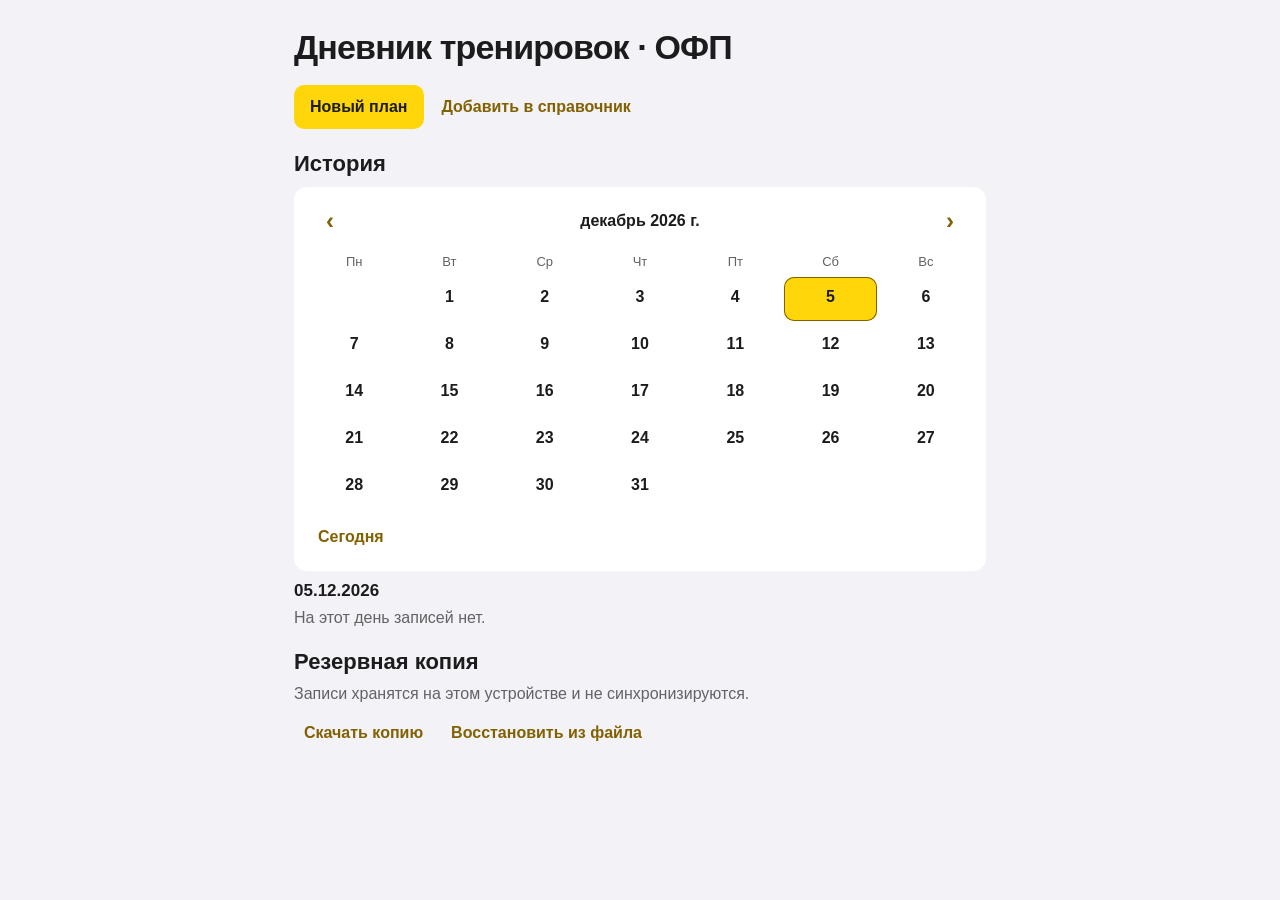
==== index.html @ 397980a8 "Add files via upload" ====
<!doctype html>
<html lang="ru">
<head>
<meta charset="utf-8">
<meta name="viewport" content="width=device-width, initial-scale=1">
<meta name="theme-color" content="#f2f2f7" media="(prefers-color-scheme: light)">
<meta name="theme-color" content="#000000" media="(prefers-color-scheme: dark)">
<meta name="apple-mobile-web-app-capable" content="yes">
<link rel="manifest" href="./manifest.webmanifest">
<title>Дневник тренировок · ОФП</title>
<style>
  :root {
    color-scheme: light dark;
    --bg:#f2f2f7; --card:#fff; --ink:#1c1c1e; --muted:#636366;
    --line:#d1d1d6; --field:#f2f2f7; --accent:#826100;
    --yellow:#ffd60a; --danger:#b42318;
  }
  @media (prefers-color-scheme:dark) {
    :root {
      --bg:#000; --card:#1c1c1e; --ink:#f5f5f7; --muted:#aeaeb2;
      --line:#3a3a3c; --field:#2c2c2e; --accent:#ffd60a; --danger:#ff6961;
    }
  }
  * { box-sizing:border-box; }
  body { margin:0; background:var(--bg); color:var(--ink); font:16px -apple-system,BlinkMacSystemFont,"Segoe UI",sans-serif; }
  main { max-width:720px; margin:auto; padding:20px 14px calc(32px + env(safe-area-inset-bottom)); }
  h1 { margin:8px 0 18px; font-size:34px; letter-spacing:-.025em; }
  h2 { font-size:22px; margin:22px 0 10px; }
  h3 { font-size:17px; margin:0 0 8px; }
  h1,h2,h3,p { overflow-wrap:anywhere; }
  p { margin:8px 0; }
  button,input,select { font:inherit; min-height:44px; border:0; border-radius:10px; }
  button { padding:8px 10px; color:var(--accent); background:transparent; font-weight:600; cursor:pointer; }
  button.primary { background:var(--yellow); color:#1c1c1e; padding-inline:16px; }
  button.danger { color:var(--danger); }
  button:disabled { opacity:.45; cursor:default; }
  input,select { width:100%; min-width:0; padding:8px 10px; background:var(--field); color:var(--ink); }
  input::placeholder { color:var(--muted); }
  :focus-visible { outline:2px solid var(--accent); outline-offset:2px; }
  label { display:block; margin:10px 0; }
  label > input,label > select { display:block; margin-top:4px; }
  .card { margin:10px 0; padding:12px 14px; border-radius:13px; background:var(--card); }
  .row { display:flex; flex-wrap:wrap; align-items:center; gap:4px 8px; }
  .muted { color:var(--muted); }
  .set { border-top:1px solid var(--line); padding-top:10px; margin-top:10px; }
  .clock { font-size:30px; font-weight:700; font-variant-numeric:tabular-nums; }
  .scroll { margin:12px 0 16px; overflow-x:auto; border-radius:13px; background:var(--card); }
  table { width:100%; border-spacing:0; font-variant-numeric:tabular-nums; }
  th,td { padding:7px 8px; text-align:center; vertical-align:middle; border-bottom:1px solid var(--line); }
  th { font-size:14px; }
  td,thead th { min-width:82px; }
  .circuit th:first-child {
    position:sticky; left:0; z-index:1; width:36%; min-width:124px;
    max-width:185px; background:var(--card); border-right:1px solid var(--line);
    text-align:left; overflow-wrap:anywhere;
  }
  th small { display:block; margin-top:4px; font-weight:400; }
  table input,table button { min-width:56px; padding:4px; text-align:center; }
  table button { width:100%; background:var(--field); }
  .rest th,.rest td { border-bottom:0; font-weight:600; }
  dialog { width:min(90vw,360px); padding:18px; border:1px solid var(--line); border-radius:16px; background:var(--card); color:var(--ink); }
  dialog::backdrop { background:rgb(0 0 0 / 45%); }
  .calendar-head { display:grid; grid-template-columns:44px 1fr 44px; align-items:center; text-align:center; }
  .calendar-head button { font-size:24px; }
  .calendar-grid { display:grid; grid-template-columns:repeat(7,minmax(0,1fr)); gap:3px; text-align:center; margin:6px 0; }
  .calendar-grid > span { padding:5px 0; color:var(--muted); font-size:13px; }
  .calendar-day { position:relative; padding:4px 0 9px; color:var(--ink); font-variant-numeric:tabular-nums; }
  .calendar-day[aria-current="date"] { box-shadow:inset 0 0 0 1px var(--accent); }
  .calendar-day[aria-pressed="true"] { background:var(--yellow); color:#1c1c1e; }
  .calendar-dot { position:absolute; left:50%; bottom:5px; width:5px; height:5px; border-radius:50%; background:currentColor; transform:translateX(-50%); }
</style>
</head>
<body>
<main>
  <h1>Дневник тренировок · ОФП</h1>
  <div id="app"></div>
  <input id="backup" type="file" accept=".json,application/json" hidden>
  <dialog id="timer" aria-labelledby="timer-title"></dialog>
</main>
<script>
'use strict';

const KEY = 'training-diary-v1';
const app = document.querySelector('#app');
const backup = document.querySelector('#backup');
const dialog = document.querySelector('#timer');
const types = { reps:'На повторения', time:'На время', grip:'На время с весом' };
const statuses = { plan:'План', active:'В процессе', done:'Завершена' };
const names = [
  'Подтягивания', 'Подтягивания на кольцах',
  'Тяга гантели одной рукой в наклоне',
  'Сгибание кисти с гантелью ладонью вверх и вниз',
  'Подъём корпуса лёжа на полу', 'Ножницы', 'Планка', 'Книжка',
  'Повороты с мячом 5 кг и толчки', 'Подъём ног к перекладине',
  'TRX — ноги к себе', 'Приседания', 'Болгарские выпады',
  'Приседания с широкой постановкой ног', 'Боковые выпады с весом',
  'Зашагивания', 'Ягодичный мостик на одной ноге', 'Подъём на носки стоя',
  'Монетки', 'Стульчик', 'Гиперэкстензия', 'Отжимания',
  'Отжимания — руки вдоль тела', 'Отжимания на брусьях',
  'Разведения прямых рук в стороны с гантелями',
  'Разгибания рук из-за головы с весом', 'Удержание веса щипком'
];

const own = (obj, key) => Object.prototype.hasOwnProperty.call(obj, key);
const text = (v, max) => typeof v === 'string' && v.length <= max;
const short = v => text(v, 16);
const dateOK = v => typeof v === 'string' && /^\d{4}-\d{2}-\d{2}$/.test(v);
const exerciseOK = e => e && text(e.name, 120) && e.name.trim() && own(types, e.type);
const freshSet = () => ({ result:'', started:null, restPlan:'', restActual:'' });
const freshRest = (restPlan = '') => ({ restPlan, restActual:null });

function initialData() {
  return {
    version:1,
    catalog:names.map(name => ({
      name, type:name === 'Удержание веса щипком' ? 'grip'
        : ['Планка','Стульчик'].includes(name) ? 'time' : 'reps'
    })),
    workouts:[]
  };
}

function validData(d) {
  if (!d || d.version !== 1 || !Array.isArray(d.catalog) ||
      !d.catalog.every(exerciseOK) || !Array.isArray(d.workouts)) return false;
  const ids = new Set();
  for (const w of d.workouts) {
    if (!w || typeof w.id !== 'string' || !/^[a-z0-9-]{1,80}$/.test(w.id) ||
        ids.has(w.id) || !dateOK(w.date) || !text(w.note,1000) ||
        !own(statuses,w.status) || !Array.isArray(w.items)) return false;
    ids.add(w.id);
    if (w.circuit !== undefined && (!Array.isArray(w.circuit) ||
        w.circuit.length < 1 || w.circuit.length > 50 ||
        !w.circuit.every(r => r && short(r.restPlan) &&
          (r.restActual === null || short(r.restActual))))) return false;
    for (const e of w.items) {
      if (!exerciseOK(e) || !short(e.weight) || !short(e.target) ||
          (e.after !== undefined && (e.after !== true || !w.circuit)) ||
          !Array.isArray(e.sets) || e.sets.length < 1 || e.sets.length > 50 ||
          (w.circuit && !e.after && e.sets.length !== w.circuit.length) ||
          !e.sets.every(s => s && short(s.result) && short(s.restPlan) &&
            short(s.restActual) && (s.started === null ||
              (Number.isSafeInteger(s.started) && s.started > 0)))) return false;
    }
  }
  return true;
}

const pad = n => String(n).padStart(2,'0');
function today() {
  const d = new Date();
  return `${d.getFullYear()}-${pad(d.getMonth()+1)}-${pad(d.getDate())}`;
}
const prettyDate = d => d.split('-').reverse().join('.');
const esc = v => String(v).replace(/[&<>"']/g,c =>
  ({'&':'&amp;','<':'&lt;','>':'&gt;','"':'&quot;',"'":'&#39;'})[c]);

let data, loadFailed = false, warned = false;
let selected = null, showCatalog = false, timerCell = null;
let historyDay = today(), historyMonth = historyDay.slice(0,7);
try {
  const raw = localStorage.getItem(KEY);
  data = raw === null ? initialData() : JSON.parse(raw);
  if (!validData(data)) throw new Error('Неверный формат');
} catch {
  loadFailed = true;
}

const current = () => data?.workouts.find(w => w.id === selected);
const groups = (w, after) => w.items.map((e,i) => ({e,i})).filter(x => Boolean(x.e.after) === after);
const restValue = r => r.restActual ?? r.restPlan;
const unit = (w,e) => w.circuit && !e.after ? 'круг' : 'подход';

function save() {
  try {
    localStorage.setItem(KEY,JSON.stringify(data));
    warned = false;
    return true;
  } catch {
    if (!warned) {
      warned = true;
      alert('Не удалось сохранить данные на устройстве. Не закрывай дневник: сначала скачай резервную копию с экрана истории.');
    }
    return false;
  }
}

function duration(v) {
  v = v.trim();
  if (/^\d{1,6}$/.test(v)) return Number(v);
  if (/^\d{1,6}:[0-5]\d$/.test(v)) {
    const [m,s] = v.split(':').map(Number);
    return m*60+s;
  }
  return NaN;
}
const fmt = s => `${Math.floor(s/60)}:${pad(s%60)}`;
const elapsed = started => Math.max(0,Math.floor((Date.now()-started)/1000));
const shown = v => Number.isFinite(duration(v)) ? fmt(duration(v)) : v.trim() || '—';
const btn = (label,action,attrs='') =>
  `<button type="button" data-action="${action}" ${attrs}>${label}</button>`;

function field(label,value,path,mode='text',placeholder='',max=16,type='text') {
  return `<label>${label}<input type="${type}" data-field="${path}"
    value="${esc(value)}" inputmode="${mode}" maxlength="${max}"
    placeholder="${esc(placeholder)}"></label>`;
}

function newWorkout(source,inPlace=false) {
  const count = source?.circuit?.length ??
    (source?.items.length ? Math.max(1,...source.items.map(e => e.sets.length)) : 3);
  const w = {
    id:inPlace ? source.id : (globalThis.crypto?.randomUUID?.() ??
      `${Date.now().toString(36)}-${Math.random().toString(36).slice(2)}`),
    date:inPlace ? source.date : today(),
    note:inPlace ? source.note : '',
    status:'plan',
    circuit:Array.from({length:count},(_,j) => freshRest(source?.circuit?.[j]?.restPlan)),
    items:(source?.items ?? []).map(e => ({
      name:e.name, type:e.type, weight:e.weight, target:e.target,
      ...(e.after ? {after:true} : {}),
      sets:Array.from({length:e.after ? e.sets.length : count},freshSet)
    }))
  };
  if (inPlace) data.workouts[data.workouts.indexOf(source)] = w;
  else data.workouts.unshift(w);
  selected = w.id;
  showCatalog = false;
  if (!inPlace) selectHistoryDate(w.date);
  save();
  render(false);
}

function selectHistoryDate(date) {
  historyDay = date;
  historyMonth = date.slice(0,7);
}

const monthLabel = new Intl.DateTimeFormat('ru-RU',{month:'long',year:'numeric'});
const dayLabel = new Intl.DateTimeFormat('ru-RU',{day:'numeric',month:'long',year:'numeric'});

function moveMonth(delta) {
  const [y,m] = historyMonth.split('-').map(Number);
  const d = new Date(y,m-1+delta,1);
  historyMonth = `${d.getFullYear()}-${pad(d.getMonth()+1)}`;
  const now = today();
  historyDay = now.startsWith(`${historyMonth}-`) ? now : `${historyMonth}-01`;
}

function historyCard(w) {
  const info = w.circuit ? [
    groups(w,false).length ? `Кругов: ${w.circuit.length}` : '',
    groups(w,true).length ? 'Есть упражнения после кругов' : ''
  ].filter(Boolean).join(' · ') : 'Тренировка по подходам';
  return `<article class="card">
    <strong>${statuses[w.status]}</strong>
    ${info ? `<p class="muted">${info}</p>` : ''}
    <p>${w.items.length ? esc(w.items.map(e => e.name).join(', ')) : 'Нет упражнений'}</p>
    <div class="row">
      ${btn('Открыть','open',`data-id="${w.id}"`)}
      ${btn('Повторить план','copy',`data-id="${w.id}"`)}
    </div>
  </article>`;
}

function history() {
  const [y,m] = historyMonth.split('-').map(Number);
  const first = new Date(y,m-1,1);
  const offset = (first.getDay()+6)%7;
  const days = new Date(y,m,0).getDate();
  const now = today(), byDay = new Map();
  for (const w of data.workouts) {
    if (!w.date.startsWith(`${historyMonth}-`)) continue;
    if (!byDay.has(w.date)) byDay.set(w.date,[]);
    byDay.get(w.date).push(w);
  }
  const cells = Array.from({length:days},(_,i) => {
    const d = i+1, key = `${historyMonth}-${pad(d)}`;
    const count = byDay.get(key)?.length ?? 0;
    const label = `${dayLabel.format(new Date(y,m-1,d))}, записей: ${count}`;
    return btn(`${d}${count ? '<span class="calendar-dot" aria-hidden="true"></span>' : ''}`,
      'history-day',`class="calendar-day" data-date="${key}" aria-label="${esc(label)}"
      aria-pressed="${key === historyDay}" ${key === now ? 'aria-current="date"' : ''}`);
  }).join('');
  const entries = byDay.get(historyDay) ?? [];
  return `<div class="row">
    ${btn('Новый план','new','class="primary"')}
    ${btn(showCatalog ? 'Скрыть форму' : 'Добавить в справочник','catalog')}
  </div>
  ${showCatalog ? catalogForm() : ''}
  <h2>История</h2>
  <section class="card" aria-label="Календарь тренировок">
    <div class="calendar-head">
      ${btn('‹','history-prev','aria-label="Предыдущий месяц"')}
      <strong>${esc(monthLabel.format(first))}</strong>
      ${btn('›','history-next','aria-label="Следующий месяц"')}
    </div>
    <div class="calendar-grid">
      ${['Пн','Вт','Ср','Чт','Пт','Сб','Вс'].map(d => `<span>${d}</span>`).join('')}
      ${'<span aria-hidden="true"></span>'.repeat(offset)}${cells}
    </div>
    ${btn('Сегодня','history-today')}
  </section>
  <section aria-label="Записи за выбранный день">
    <h3>${prettyDate(historyDay)}</h3>
    ${entries.length ? entries.map(historyCard).join('') : '<p class="muted">На этот день записей нет.</p>'}
  </section>
  <h2>Резервная копия</h2>
  <p class="muted">Записи хранятся на этом устройстве и не синхронизируются.</p>
  <div class="row">${btn('Скачать копию','export')}${btn('Восстановить из файла','import')}</div>`;
}

function catalogForm() {
  return `<form id="catalog-form" class="card">
    <h3>Новое упражнение</h3>
    <label>Название<input name="name" required maxlength="120"></label>
    <label>Тип<select name="type">
      <option value="reps">На повторения · вес необязателен</option>
      <option value="time">На время · без веса</option>
      <option value="grip">На время · вес обязателен</option>
    </select></label>
    <button class="primary">Сохранить</button>${btn('Отмена','catalog')}
  </form>`;
}

function pickForm() {
  const disabled = data.catalog.length ? '' : 'disabled';
  return `<form id="pick-form" class="card">
    <label>Упражнение из справочника<select name="exercise">
      ${data.catalog.map((e,i) => `<option value="${i}">${esc(e.name)} · ${types[e.type]}</option>`).join('')}
    </select></label>
    <div class="row">
      <button type="submit" value="circle" class="primary" ${disabled}>+ В круг</button>
      <button type="submit" value="after" ${disabled}>+ После кругов</button>
      ${btn('Новое упражнение','catalog')}
    </div>
  </form>${showCatalog ? catalogForm() : ''}`;
}

function planItem(e,i,position,count) {
  return `<article class="card" data-item="${i}">
    <h3>${position+1}. ${esc(e.name)}</h3>
    ${e.type === 'time' ? '' : field(
      e.type === 'grip' ? 'Вес, кг (обязательно)' : 'Вес, кг (необязательно)',
      e.weight,`${i}.weight`,'decimal','0,0')}
    ${e.type === 'reps' ? '' : field(
      e.after ? 'Целевое время на подход' : 'Целевое время на круг',
      e.target,`${i}.target`,'text','45 или 1:30')}
    ${e.after ? `<div class="row">
      <strong>Подходы: ${e.sets.length}</strong>
      ${btn('−','after-less',`aria-label="Убрать подход" ${e.sets.length <= 1 ? 'disabled' : ''}`)}
      ${btn('+','after-more',`aria-label="Добавить подход" ${e.sets.length >= 50 ? 'disabled' : ''}`)}
    </div>` : ''}
    <div class="row">
      ${btn('↑ Выше','up',position === 0 ? 'disabled' : '')}
      ${btn('↓ Ниже','down',position === count-1 ? 'disabled' : '')}
      ${btn(e.after ? 'Перенести в круг' : 'Перенести после кругов','move')}
      ${btn('Убрать','remove')}
    </div>
  </article>`;
}

function planSection(w,after) {
  const items = groups(w,after);
  if (!items.length) return '';
  return `<h3>${after ? 'После кругов' : 'В круге'}</h3>
    ${items.map(({e,i},p) => planItem(e,i,p,items.length)).join('')}`;
}

function details(e) {
  return [e.weight.trim() ? `${e.weight} кг` : '',
    e.type !== 'reps' ? `Цель: ${shown(e.target)}` : ''].filter(Boolean).join(' · ');
}

function resultCell(w,e,s,i,j) {
  const value = e.type === 'reps' ? s.result.trim() || '—' : shown(s.result);
  if (w.status === 'done') return esc(value);
  const label = esc(`${e.name}, ${unit(w,e)} ${j+1}`);
  if (e.type === 'reps') return `<input type="text" inputmode="numeric" maxlength="16"
    placeholder="—" aria-label="${label}, повторы"
    data-field="${i}.${j}.result" value="${esc(s.result)}">`;
  const face = s.started === null ? esc(value)
    : `<span data-clock="${s.started}">${fmt(elapsed(s.started))}</span>`;
  return btn(face,'timer-open',`data-i="${i}" data-j="${j}" aria-label="${label}, секундомер"`);
}

function restCell(w,r,j) {
  const v = w.status === 'plan' ? r.restPlan : restValue(r);
  if (w.status === 'done') return esc(shown(v));
  const display = Number.isFinite(duration(v)) ? fmt(duration(v)) : v;
  return `<input type="text" maxlength="16" placeholder="—"
    aria-label="Отдых после круга ${j+1}" data-rest="${j}" value="${esc(display)}">`;
}

function circuitTable(w) {
  return `<div class="scroll" data-scroll="circuit" tabindex="0" aria-label="Таблица кругов">
    <table class="circuit">
      <thead><tr><th scope="col">${w.status === 'plan' ? 'План' : 'Упражнение'}</th>
        ${w.circuit.map((_,j) => `<th scope="col">Круг ${j+1}</th>`).join('')}
      </tr></thead>
      <tbody>
        ${w.status === 'plan' ? '' : groups(w,false).map(({e,i},p) => `<tr>
          <th scope="row">${p+1}. ${esc(e.name)}
            ${details(e) ? `<small class="muted">${esc(details(e))}</small>` : ''}</th>
          ${e.sets.map((s,j) => `<td>${resultCell(w,e,s,i,j)}</td>`).join('')}
        </tr>`).join('')}
        <tr class="rest"><th scope="row">Отдых</th>
          ${w.circuit.map((r,j) => `<td>${restCell(w,r,j)}</td>`).join('')}
        </tr>
      </tbody>
    </table>
  </div>`;
}

function afterSection(w) {
  const items = groups(w,true);
  if (!items.length) return '';
  return `<h3>После кругов</h3>
    ${items.map(({e,i}) => `<article class="card">
      <h3>${esc(e.name)}</h3>
      ${details(e) ? `<p class="muted">${esc(details(e))}</p>` : ''}
      <div class="scroll" data-scroll="after-${i}" tabindex="0" aria-label="${esc(e.name)}: подходы">
        <table>
          <thead><tr>${e.sets.map((_,j) => `<th scope="col">Подход ${j+1}</th>`).join('')}</tr></thead>
          <tbody><tr>${e.sets.map((s,j) => `<td>${resultCell(w,e,s,i,j)}</td>`).join('')}</tr></tbody>
        </table>
      </div>
    </article>`).join('')}`;
}

function legacyBody(w) {
  if (w.status === 'plan') return `
    <p class="muted">Этот план создан в старом формате. При преобразовании отдых между подходами не перенесётся.</p>
    ${w.items.map(e => `<article class="card">
      <h3>${esc(e.name)}</h3>
      <p>${e.sets.length} подх.${details(e) ? ` · ${esc(details(e))}` : ''}</p>
      ${e.sets.some(s => s.restPlan.trim()) ? `<p class="muted">Отдых: ${e.sets.map(s => esc(shown(s.restPlan))).join(' · ')}</p>` : ''}
    </article>`).join('')}
    ${btn('Преобразовать в круговой план','convert','class="primary"')}`;
  return `<p class="muted">Старый формат: по подходам.</p>
    ${w.items.map((e,i) => `<article class="card">
      <h3>${i+1}. ${esc(e.name)}</h3>
      ${details(e) ? `<p class="muted">${esc(details(e))}</p>` : ''}
      ${e.sets.map((s,j) => `<div class="set">
        <strong>Подход ${j+1}</strong>
        ${w.status === 'active' ? (e.type === 'reps'
          ? field('Повторы',s.result,`${i}.${j}.result`,'numeric')
          : resultCell(w,e,s,i,j))
          : `<p>${e.type === 'reps' ? 'Повторы' : 'Время'}: ${resultCell(w,e,s,i,j)}</p>`}
        <p class="muted">Отдых по плану: ${esc(shown(s.restPlan))}</p>
        ${w.status === 'active' ? field('Отдых по факту',s.restActual,`${i}.${j}.restActual`,'text','1:30')
          : `<p>Отдых по факту: ${esc(shown(s.restActual))}</p>`}
      </div>`).join('')}
    </article>`).join('')}`;
}

function render(keepScroll=true) {
  if (loadFailed) {
    app.innerHTML = `<p>Не удалось открыть локальные данные. Дневник не будет перезаписывать их автоматически.</p>
      ${btn('Восстановить из файла','import')}`;
    return;
  }
  const offsets = new Map();
  if (keepScroll) for (const el of app.querySelectorAll('[data-scroll]')) offsets.set(el.dataset.scroll,el.scrollLeft);
  const w = current();
  if (!w) { app.innerHTML = history(); return; }
  const plan = w.status === 'plan', done = w.status === 'done';
  const hasCircle = Boolean(w.circuit && groups(w,false).length);
  let body;
  if (!w.circuit) body = legacyBody(w);
  else if (plan) body = `${pickForm()}${planSection(w,false)}
    ${hasCircle ? `<div class="card row"><strong>Круги: ${w.circuit.length}</strong>
      ${btn('−','less',`aria-label="Убрать круг" ${w.circuit.length <= 1 ? 'disabled' : ''}`)}
      ${btn('+','more',`aria-label="Добавить круг" ${w.circuit.length >= 50 ? 'disabled' : ''}`)}
    </div>
    <p class="muted">Отдых после круга: секунды или формат 1:30.</p>
    ${circuitTable(w)}` : ''}${planSection(w,true)}`;
  else body = `${!done ? '<p class="muted">Для замера времени нажми на ячейку упражнения.</p>' : ''}
    ${hasCircle ? circuitTable(w) : ''}${afterSection(w)}`;
  app.innerHTML = `
    ${btn('← История','back')}
    <h2 id="workout-title">${statuses[w.status]} · ${prettyDate(w.date)}</h2>
    ${done ? (w.note ? `<p>${esc(w.note)}</p>` : '') : `<div class="card">
      ${field('Дата',w.date,'date','none','',10,'date')}
      ${field('Заметка',w.note,'note','text','',1000)}
    </div>`}
    ${body}
    <div class="row">
      ${plan ? (w.circuit ? btn('Начать тренировку','start','class="primary"') : '')
        : done ? btn('Исправить результаты','edit')
        : btn('Завершить тренировку','done','class="primary"')}
      ${btn('Повторить план','copy',`data-id="${w.id}"`)}
      ${btn('Удалить','delete','class="danger"')}
    </div>`;
  for (const el of app.querySelectorAll('[data-scroll]')) el.scrollLeft = offsets.get(el.dataset.scroll) ?? 0;
}

function checkRest(w,planning) {
  if (!w.circuit || !groups(w,false).length) return '';
  for (const [j,r] of w.circuit.entries()) {
    const value = planning ? r.restPlan : restValue(r);
    if (value.trim() && !Number.isFinite(duration(value)))
      return `Круг ${j+1}: укажи отдых в секундах или в формате 1:30.`;
  }
  return '';
}

function checkPlan(w) {
  if (!w.items.length) return 'Добавь хотя бы одно упражнение.';
  for (const e of w.items) {
    const weight = e.weight.trim().replace(',','.');
    if (weight && !/^\d+(\.\d+)?$/.test(weight))
      return `${e.name}: укажи вес числом, например 12,5.`;
    if (e.type === 'grip' && !(Number(weight)>0))
      return `${e.name}: укажи вес больше нуля.`;
    if (e.type !== 'reps' && !(duration(e.target)>0))
      return `${e.name}: укажи целевое время, например 45 или 1:30.`;
  }
  return checkRest(w,true);
}

function checkResults(w) {
  for (const e of w.items) {
    for (const [j,s] of e.sets.entries()) {
      const at = `${e.name}, ${unit(w,e)} ${j+1}`;
      if (s.started !== null) return `${at}: сначала останови секундомер.`;
      if (s.result.trim() && (e.type === 'reps'
          ? !/^\d+$/.test(s.result.trim()) : !Number.isFinite(duration(s.result))))
        return `${at}: проверь результат.`;
      if (!w.circuit && s.restActual.trim() && !Number.isFinite(duration(s.restActual)))
        return `${at}: проверь отдых.`;
    }
  }
  return checkRest(w,false);
}

function handleInput(event) {
  const el = event.target, w = current();
  if (!w || w.status === 'done') return;
  if (el.dataset.rest !== undefined) {
    const r = w.circuit?.[Number(el.dataset.rest)];
    if (!r) return;
    r[w.status === 'plan' ? 'restPlan' : 'restActual'] = el.value;
  } else {
    const path = el.dataset.field;
    if (!path) return;
    if (path === 'date') {
      if (!dateOK(el.value)) return;
      if (historyDay === w.date) selectHistoryDate(el.value);
      w.date = el.value;
      app.querySelector('#workout-title').textContent = `${statuses[w.status]} · ${prettyDate(w.date)}`;
    } else if (path === 'note') w.note = el.value;
    else {
      const [i,j,key] = path.split('.');
      if (key) w.items[i].sets[j][key] = el.value;
      else w.items[i][j] = el.value;
    }
  }
  save();
}
app.addEventListener('input',handleInput);
dialog.addEventListener('input',handleInput);

app.addEventListener('submit',event => {
  event.preventDefault();
  if (loadFailed) return;
  const form = event.target, values = new FormData(form), w = current();
  if (form.id === 'catalog-form') {
    const name = String(values.get('name')).trim(), type = values.get('type');
    if (!name || !own(types,type)) return;
    if (data.catalog.some(e => e.name.toLowerCase() === name.toLowerCase()))
      return alert('Такое упражнение уже есть в справочнике.');
    data.catalog.push({name,type});
    showCatalog = false;
    save();
    render();
    const select = app.querySelector('#pick-form select');
    if (select) select.value = String(data.catalog.length-1);
  } else if (form.id === 'pick-form' && w?.status === 'plan' && w.circuit) {
    const index = values.get('exercise');
    if (index === null) return;
    const e = data.catalog[Number(index)];
    if (!e) return;
    const after = event.submitter?.value === 'after';
    w.items.push({
      name:e.name, type:e.type, weight:'', target:'',
      ...(after ? {after:true} : {}),
      sets:Array.from({length:after ? 1 : w.circuit.length},freshSet)
    });
    save();
    render();
    app.querySelector('#pick-form select').value = index;
  }
});

function paintTimer() {
  const w = current();
  if (!w || !timerCell) return;
  const {i,j} = timerCell, e = w.items[i], s = e.sets[j];
  dialog.innerHTML = `
    <h3 id="timer-title">${esc(e.name)} · ${unit(w,e)} ${j+1}</h3>
    <p class="clock" ${s.started === null ? '' : `data-clock="${s.started}"`}>${
      s.started === null ? esc(shown(s.result)) : fmt(elapsed(s.started))}</p>
    ${field('Фактическое время',s.result,`${i}.${j}.result`,'text','45 или 1:30')}
    <div class="row">
      ${btn(s.started === null ? 'Старт' : 'Стоп','timer-toggle','class="primary"')}
      ${btn('Готово','timer-close')}
    </div>`;
}

function openTimer(w,i,j) {
  const e = w?.items[i];
  if (w?.status !== 'active' || !e?.sets[j] || e.type === 'reps') return;
  timerCell = {i,j};
  paintTimer();
  dialog.showModal();
  dialog.querySelector('[data-action="timer-toggle"]').focus();
}

dialog.addEventListener('click',event => {
  const action = event.target.closest('button[data-action]')?.dataset.action;
  if (!timerCell) return;
  if (action === 'timer-close') { dialog.close(); return; }
  if (action !== 'timer-toggle') return;
  const {i,j} = timerCell;
  const s = current()?.items[i]?.sets[j];
  if (!s) return;
  if (s.started === null) {
    if (data.workouts.some(w => w.items.some(e => e.sets.some(x => x.started !== null))))
      return alert('Сначала останови секундомер другого упражнения.');
    s.started = Date.now();
  } else {
    s.result = fmt(elapsed(s.started));
    s.started = null;
  }
  save();
  paintTimer();
  dialog.querySelector('[data-action="timer-toggle"]').focus();
});

dialog.addEventListener('close',() => {
  const cell = timerCell;
  timerCell = null;
  render();
  if (cell) app.querySelector(
    `[data-action="timer-open"][data-i="${cell.i}"][data-j="${cell.j}"]`
  )?.focus({preventScroll:true});
});

setInterval(() => {
  for (const node of document.querySelectorAll('[data-clock]'))
    node.textContent = fmt(elapsed(Number(node.dataset.clock)));
},250);

app.addEventListener('click',event => {
  const button = event.target.closest('button[data-action]');
  if (!button) return;
  const action = button.dataset.action, w = current();
  const i = Number(button.closest('[data-item]')?.dataset.item), e = w?.items[i];
  switch (action) {
    case 'history-prev': case 'history-next': case 'history-today':
      if (action === 'history-today') selectHistoryDate(today());
      else moveMonth(action === 'history-prev' ? -1 : 1);
      render();
      app.querySelector(`[data-action="${action}"]`)?.focus({preventScroll:true});
      return;
    case 'history-day':
      selectHistoryDate(button.dataset.date);
      render();
      app.querySelector('.calendar-day[aria-pressed="true"]')?.focus({preventScroll:true});
      return;
    case 'new': return newWorkout();
    case 'open': selected = button.dataset.id; showCatalog = false; return render(false);
    case 'back': selected = null; showCatalog = false; return render(false);
    case 'copy': {
      const source = data.workouts.find(x => x.id === button.dataset.id);
      if (source) return newWorkout(source);
      return;
    }
    case 'catalog': showCatalog = !showCatalog; return render();
    case 'export': return exportBackup();
    case 'import': backup.value = ''; return backup.click();
    case 'convert':
      if (!confirm('Преобразовать план? Старый отдых между подходами не перенесётся.')) return;
      return newWorkout(w,true);
    case 'up': case 'down': {
      if (!e || w.status !== 'plan') return;
      const list = groups(w,Boolean(e.after));
      const p = list.findIndex(item => item.i === i);
      const neighbor = list[p+(action === 'up' ? -1 : 1)];
      if (!neighbor) return;
      [w.items[i],w.items[neighbor.i]] = [w.items[neighbor.i],w.items[i]];
      break;
    }
    case 'move':
      if (!e || w.status !== 'plan' || !w.circuit) return;
      if (e.after) {
        delete e.after;
        e.sets = Array.from(w.circuit,freshSet);
      } else {
        e.after = true;
        e.sets = [freshSet()];
      }
      w.items.splice(i,1);
      w.items.push(e);
      break;
    case 'remove':
      if (!e || w.status !== 'plan') return;
      w.items.splice(i,1);
      break;
    case 'after-more': case 'after-less':
      if (!e?.after || w.status !== 'plan') return;
      if (action === 'after-more' && e.sets.length < 50) e.sets.push(freshSet());
      else if (action === 'after-less' && e.sets.length > 1) e.sets.pop();
      else return;
      break;
    case 'more':
      if (!w?.circuit || w.status !== 'plan' || w.circuit.length >= 50) return;
      w.circuit.push(freshRest());
      groups(w,false).forEach(({e}) => e.sets.push(freshSet()));
      break;
    case 'less':
      if (!w?.circuit || w.status !== 'plan' || w.circuit.length <= 1) return;
      if (w.circuit[w.circuit.length-1].restPlan.trim() &&
          !confirm('Удалить последний круг вместе с его отдыхом?')) return;
      w.circuit.pop();
      groups(w,false).forEach(({e}) => e.sets.pop());
      break;
    case 'start': {
      const error = checkPlan(w);
      if (error) return alert(error);
      w.status = 'active';
      showCatalog = false;
      break;
    }
    case 'timer-open': return openTimer(w,Number(button.dataset.i),Number(button.dataset.j));
    case 'done': {
      const error = checkResults(w);
      if (error) return alert(error);
      if (w.items.some(item => item.sets.some(s => !s.result.trim())) &&
          !confirm('Не все результаты записаны. Всё равно завершить?')) return;
      w.status = 'done';
      break;
    }
    case 'edit': w.status = 'active'; break;
    case 'delete':
      if (!confirm('Удалить эту тренировку?')) return;
      data.workouts = data.workouts.filter(x => x.id !== w.id);
      selected = null;
      showCatalog = false;
      break;
    default: return;
  }
  save();
  render();
});

function exportBackup() {
  const url = URL.createObjectURL(new Blob([JSON.stringify(data,null,2)],{type:'application/json'}));
  const link = document.createElement('a');
  link.href = url;
  link.download = `training-diary-${today()}.json`;
  document.body.append(link);
  link.click();
  link.remove();
  setTimeout(() => URL.revokeObjectURL(url),60000);
}

backup.addEventListener('change',async () => {
  const file = backup.files[0];
  if (!file) return;
  let next;
  try {
    next = JSON.parse(await file.text());
    if (!validData(next)) throw new Error('Неверный формат');
  } catch {
    return alert('Не удалось прочитать копию. Выбери JSON-файл, скачанный из дневника.');
  }
  if (!confirm('Восстановление заменит текущие тренировки и справочник. Продолжить?')) return;
  const previous = data;
  data = next;
  if (!save()) { data = previous; return; }
  loadFailed = false;
  selected = null;
  showCatalog = false;
  selectHistoryDate(today());
  render(false);
});

render();
if ('serviceWorker' in navigator && location.protocol !== 'file:') {
  navigator.serviceWorker.register('./sw.js').catch(console.warn);
}
</script>
</body>
</html>
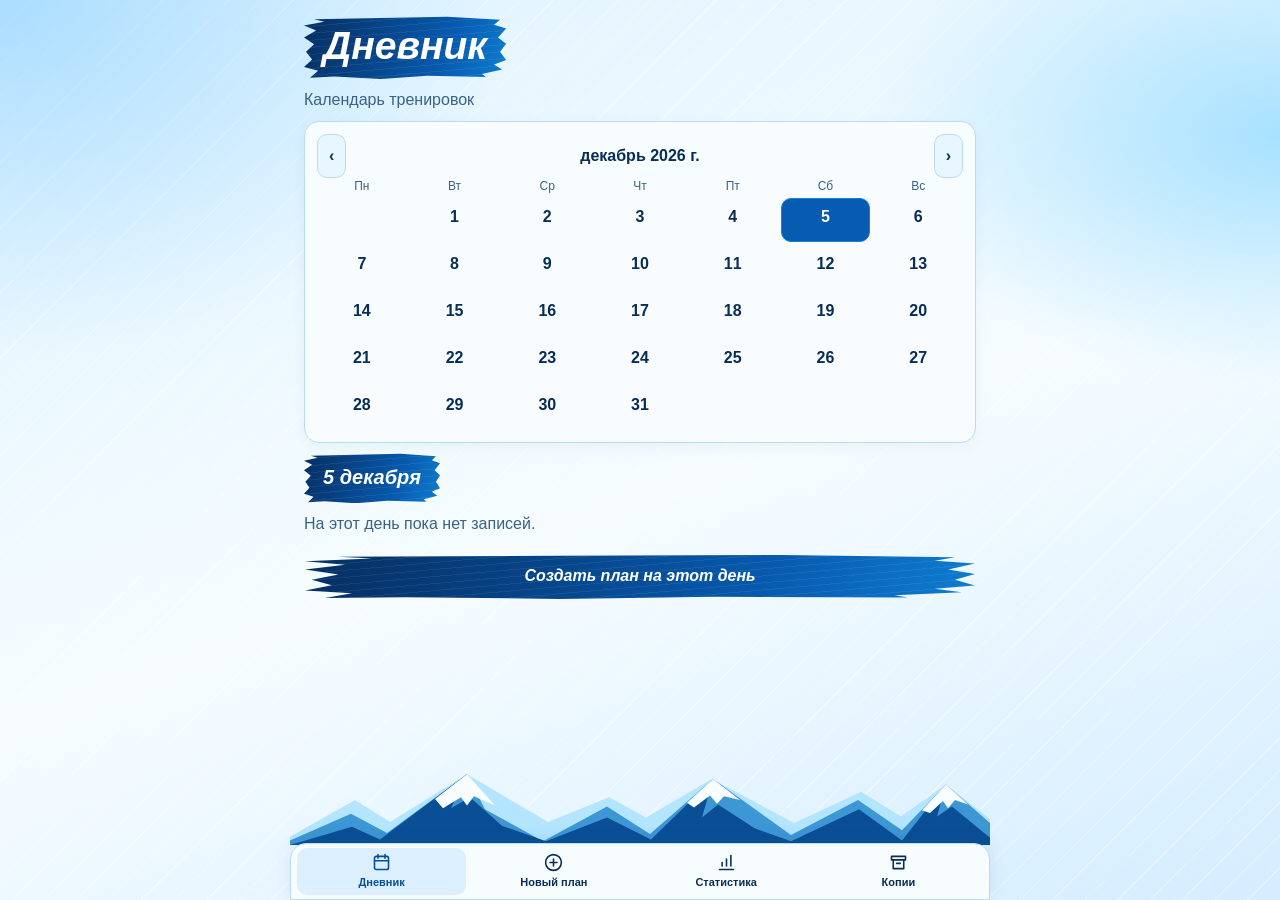
==== commit 592ae05a: "Add files via upload" ====
--- a/index.html
+++ b/index.html
@@ -1,796 +1,789 @@
 <!doctype html>
 <html lang="ru">
 <head>
-<meta charset="utf-8">
-<meta name="viewport" content="width=device-width, initial-scale=1">
-<meta name="theme-color" content="#f2f2f7" media="(prefers-color-scheme: light)">
-<meta name="theme-color" content="#000000" media="(prefers-color-scheme: dark)">
-<meta name="apple-mobile-web-app-capable" content="yes">
-<link rel="manifest" href="./manifest.webmanifest">
-<title>Дневник тренировок · ОФП</title>
-<style>
-  :root {
-    color-scheme: light dark;
-    --bg:#f2f2f7; --card:#fff; --ink:#1c1c1e; --muted:#636366;
-    --line:#d1d1d6; --field:#f2f2f7; --accent:#826100;
-    --yellow:#ffd60a; --danger:#b42318;
-  }
-  @media (prefers-color-scheme:dark) {
+  <meta charset="utf-8">
+  <meta name="viewport" content="width=device-width,initial-scale=1,viewport-fit=cover">
+  <meta name="theme-color" content="#dff3ff">
+  <meta name="apple-mobile-web-app-capable" content="yes">
+  <link rel="manifest" href="./manifest.webmanifest">
+  <title>Дневник тренировок · ОФП</title>
+  <style>
     :root {
-      --bg:#000; --card:#1c1c1e; --ink:#f5f5f7; --muted:#aeaeb2;
-      --line:#3a3a3c; --field:#2c2c2e; --accent:#ffd60a; --danger:#ff6961;
-    }
-  }
-  * { box-sizing:border-box; }
-  body { margin:0; background:var(--bg); color:var(--ink); font:16px -apple-system,BlinkMacSystemFont,"Segoe UI",sans-serif; }
-  main { max-width:720px; margin:auto; padding:20px 14px calc(32px + env(safe-area-inset-bottom)); }
-  h1 { margin:8px 0 18px; font-size:34px; letter-spacing:-.025em; }
-  h2 { font-size:22px; margin:22px 0 10px; }
-  h3 { font-size:17px; margin:0 0 8px; }
-  h1,h2,h3,p { overflow-wrap:anywhere; }
-  p { margin:8px 0; }
-  button,input,select { font:inherit; min-height:44px; border:0; border-radius:10px; }
-  button { padding:8px 10px; color:var(--accent); background:transparent; font-weight:600; cursor:pointer; }
-  button.primary { background:var(--yellow); color:#1c1c1e; padding-inline:16px; }
-  button.danger { color:var(--danger); }
-  button:disabled { opacity:.45; cursor:default; }
-  input,select { width:100%; min-width:0; padding:8px 10px; background:var(--field); color:var(--ink); }
-  input::placeholder { color:var(--muted); }
-  :focus-visible { outline:2px solid var(--accent); outline-offset:2px; }
-  label { display:block; margin:10px 0; }
-  label > input,label > select { display:block; margin-top:4px; }
-  .card { margin:10px 0; padding:12px 14px; border-radius:13px; background:var(--card); }
-  .row { display:flex; flex-wrap:wrap; align-items:center; gap:4px 8px; }
-  .muted { color:var(--muted); }
-  .set { border-top:1px solid var(--line); padding-top:10px; margin-top:10px; }
-  .clock { font-size:30px; font-weight:700; font-variant-numeric:tabular-nums; }
-  .scroll { margin:12px 0 16px; overflow-x:auto; border-radius:13px; background:var(--card); }
-  table { width:100%; border-spacing:0; font-variant-numeric:tabular-nums; }
-  th,td { padding:7px 8px; text-align:center; vertical-align:middle; border-bottom:1px solid var(--line); }
-  th { font-size:14px; }
-  td,thead th { min-width:82px; }
-  .circuit th:first-child {
-    position:sticky; left:0; z-index:1; width:36%; min-width:124px;
-    max-width:185px; background:var(--card); border-right:1px solid var(--line);
-    text-align:left; overflow-wrap:anywhere;
-  }
-  th small { display:block; margin-top:4px; font-weight:400; }
-  table input,table button { min-width:56px; padding:4px; text-align:center; }
-  table button { width:100%; background:var(--field); }
-  .rest th,.rest td { border-bottom:0; font-weight:600; }
-  dialog { width:min(90vw,360px); padding:18px; border:1px solid var(--line); border-radius:16px; background:var(--card); color:var(--ink); }
-  dialog::backdrop { background:rgb(0 0 0 / 45%); }
-  .calendar-head { display:grid; grid-template-columns:44px 1fr 44px; align-items:center; text-align:center; }
-  .calendar-head button { font-size:24px; }
-  .calendar-grid { display:grid; grid-template-columns:repeat(7,minmax(0,1fr)); gap:3px; text-align:center; margin:6px 0; }
-  .calendar-grid > span { padding:5px 0; color:var(--muted); font-size:13px; }
-  .calendar-day { position:relative; padding:4px 0 9px; color:var(--ink); font-variant-numeric:tabular-nums; }
-  .calendar-day[aria-current="date"] { box-shadow:inset 0 0 0 1px var(--accent); }
-  .calendar-day[aria-pressed="true"] { background:var(--yellow); color:#1c1c1e; }
-  .calendar-dot { position:absolute; left:50%; bottom:5px; width:5px; height:5px; border-radius:50%; background:currentColor; transform:translateX(-50%); }
-</style>
+      color-scheme: light;
+      --ink: #082d56;
+      --muted: #396285;
+      --blue: #075bb0;
+      --line: #b9dcef;
+      --card: #f8fcfff2;
+      --brush: polygon(0 15%, 10% 9%, 5% 5%, 38% 3%, 71% 1%,
+        97% 6%, 94% 14%, 100% 20%, 96% 34%, 100% 44%, 97% 57%,
+        100% 70%, 94% 77%, 98% 85%, 88% 92%, 90% 97%, 61% 95%,
+        38% 100%, 15% 96%, 3% 98%, 7% 87%, 0 81%, 4% 69%,
+        1% 57%, 5% 45%, 0 34%, 6% 23%);
+    }
+
+    *, *::before, *::after { box-sizing: border-box; }
+    body {
+      margin: 0;
+      min-height: 100vh;
+      color: var(--ink);
+      font: 16px/1.4 -apple-system, BlinkMacSystemFont, "Segoe UI", sans-serif;
+      background:
+        radial-gradient(ellipse at 0 0, #76c7ff80, transparent 32rem),
+        radial-gradient(ellipse at 100% 15%, #a7e1ff, transparent 26rem),
+        repeating-linear-gradient(135deg, #fff6 0 1px, transparent 1px 23px),
+        linear-gradient(160deg, #dff3ff, #f6fcff 54%, #d4edff);
+    }
+
+    main {
+      width: min(100%, 700px);
+      margin: auto;
+      padding: calc(16px + env(safe-area-inset-top))
+        max(14px, env(safe-area-inset-right))
+        calc(130px + env(safe-area-inset-bottom))
+        max(14px, env(safe-area-inset-left));
+    }
+
+    h1, h2, h3, p { margin: 0 0 10px; }
+    h1 { font-size: clamp(26px, 7vw, 39px); line-height: 1.05; }
+    h2 { font-size: 20px; }
+    h3 { font-size: 17px; }
+    .muted, small { color: var(--muted); }
+    .brush {
+      position: relative;
+      isolation: isolate;
+      display: inline-block;
+      padding: 10px 19px 12px;
+      color: #fff;
+      font-style: italic;
+    }
+    .brush::before {
+      content: "";
+      position: absolute;
+      inset: 0;
+      z-index: -1;
+      clip-path: var(--brush);
+      background:
+        repeating-linear-gradient(-5deg, transparent 0 6px, #fff1 6px 7px),
+        linear-gradient(110deg, #062e60, #0759ae 68%, #0e7dd1);
+    }
+
+    .card {
+      margin: 0 0 10px;
+      padding: 12px;
+      border: 1px solid var(--line);
+      border-radius: 15px;
+      background: var(--card);
+      box-shadow: 0 4px 14px #0b427b0e;
+    }
+    .row { display: flex; flex-wrap: wrap; gap: 8px; align-items: center; }
+    .between { justify-content: space-between; }
+    .stack { display: grid; gap: 8px; }
+    .stack > label { min-width: 0; }
+    label { display: grid; gap: 4px; }
+    button, input, select { font: inherit; }
+    button {
+      min-height: 44px;
+      padding: 7px 11px;
+      border: 1px solid var(--line);
+      border-radius: 10px;
+      background: #e8f6ff;
+      color: var(--ink);
+      cursor: pointer;
+      font-weight: 650;
+    }
+    button:focus-visible, input:focus-visible, select:focus-visible {
+      outline: 2px solid #0875cc;
+      outline-offset: 2px;
+    }
+    button.primary { border-color: transparent; background: transparent; }
+    button.danger { color: #9e2342; background: #fff1f4; border-color: #efc8d2; }
+    .full { width: 100%; }
+    input, select {
+      width: 100%;
+      min-width: 0;
+      min-height: 44px;
+      padding: 8px;
+      border: 1px solid var(--line);
+      border-radius: 9px;
+      background: #fff;
+      color: var(--ink);
+      font-size: 16px;
+    }
+
+    .calendar { display: grid; grid-template-columns: repeat(7, minmax(0, 1fr)); gap: 3px; }
+    .weekday { text-align: center; font-size: 12px; color: var(--muted); }
+    .day { padding: 2px; border-color: transparent; background: transparent; }
+    .day[aria-pressed="true"] { color: #fff; background: var(--blue); }
+    .day[aria-current="date"] { border-color: #1382d2; }
+    .dot { display: block; height: 5px; font-size: 13px; line-height: 4px; }
+    .entry { width: 100%; text-align: left; border-left: 4px solid #3291d8; }
+    .entry small { display: block; }
+    .fields { grid-template-columns: repeat(2, minmax(0, 1fr)); }
+    .set {
+      display: grid;
+      grid-template-columns: minmax(0, 1fr) minmax(0, 1fr) 44px;
+      align-items: end;
+      gap: 6px;
+      margin-bottom: 7px;
+    }
+    .set button { padding: 0; }
+    .timer { font-size: 30px; font-variant-numeric: tabular-nums; }
+    .summary {
+      display: grid;
+      grid-template-columns: repeat(2, minmax(0, 1fr));
+      gap: 8px;
+    }
+    .summary strong {
+      display: block;
+      font-size: clamp(18px, 5vw, 25px);
+      overflow-wrap: anywhere;
+    }
+    .chart {
+      display: grid;
+      grid-template-columns: repeat(var(--days), minmax(0, 1fr));
+      gap: 2px;
+      margin-top: 12px;
+    }
+    .chart-track {
+      height: 105px;
+      display: flex;
+      align-items: end;
+      background: repeating-linear-gradient(to top, var(--line) 0 1px, transparent 1px 26px);
+    }
+    .chart-bar {
+      width: 100%;
+      height: var(--value);
+      border-radius: 4px 4px 0 0;
+      background: linear-gradient(#1c93e8, #084d96);
+    }
+    .tick { font-size: 9px; text-align: center; min-height: 15px; }
+
+    .mountains {
+      position: fixed;
+      pointer-events: none;
+      width: min(100%, 700px);
+      height: 78px;
+      bottom: calc(55px + env(safe-area-inset-bottom));
+      left: 50%;
+      transform: translateX(-50%);
+      z-index: -1;
+    }
+    .dock {
+      position: fixed;
+      z-index: 2;
+      bottom: 0;
+      left: 50%;
+      transform: translateX(-50%);
+      width: min(100%, 700px);
+      display: grid;
+      grid-template-columns: repeat(4, minmax(0, 1fr));
+      gap: 3px;
+      padding: 4px max(6px, env(safe-area-inset-right))
+        calc(4px + env(safe-area-inset-bottom))
+        max(6px, env(safe-area-inset-left));
+      border: 1px solid var(--line);
+      border-radius: 16px 16px 0 0;
+      background: #f7fcff;
+      box-shadow: 0 -4px 16px #073c7018;
+    }
+    .dock button {
+      display: grid;
+      justify-items: center;
+      align-content: center;
+      gap: 2px;
+      min-height: 47px;
+      padding: 2px;
+      border: 0;
+      background: transparent;
+      font-size: 11px;
+    }
+    .dock button[aria-current="page"] { color: #064e97; background: #dcefff; }
+    .dock svg {
+      width: 21px;
+      height: 21px;
+      fill: none;
+      stroke: currentColor;
+      stroke-width: 1.8;
+      stroke-linecap: round;
+      stroke-linejoin: round;
+    }
+    #notice { color: #9e2342; }
+    #notice:empty { display: none; }
+  </style>
 </head>
 <body>
-<main>
-  <h1>Дневник тренировок · ОФП</h1>
-  <div id="app"></div>
-  <input id="backup" type="file" accept=".json,application/json" hidden>
-  <dialog id="timer" aria-labelledby="timer-title"></dialog>
-</main>
-<script>
-'use strict';
-
-const KEY = 'training-diary-v1';
-const app = document.querySelector('#app');
-const backup = document.querySelector('#backup');
-const dialog = document.querySelector('#timer');
-const types = { reps:'На повторения', time:'На время', grip:'На время с весом' };
-const statuses = { plan:'План', active:'В процессе', done:'Завершена' };
-const names = [
-  'Подтягивания', 'Подтягивания на кольцах',
-  'Тяга гантели одной рукой в наклоне',
-  'Сгибание кисти с гантелью ладонью вверх и вниз',
-  'Подъём корпуса лёжа на полу', 'Ножницы', 'Планка', 'Книжка',
-  'Повороты с мячом 5 кг и толчки', 'Подъём ног к перекладине',
-  'TRX — ноги к себе', 'Приседания', 'Болгарские выпады',
-  'Приседания с широкой постановкой ног', 'Боковые выпады с весом',
-  'Зашагивания', 'Ягодичный мостик на одной ноге', 'Подъём на носки стоя',
-  'Монетки', 'Стульчик', 'Гиперэкстензия', 'Отжимания',
-  'Отжимания — руки вдоль тела', 'Отжимания на брусьях',
-  'Разведения прямых рук в стороны с гантелями',
-  'Разгибания рук из-за головы с весом', 'Удержание веса щипком'
-];
-
-const own = (obj, key) => Object.prototype.hasOwnProperty.call(obj, key);
-const text = (v, max) => typeof v === 'string' && v.length <= max;
-const short = v => text(v, 16);
-const dateOK = v => typeof v === 'string' && /^\d{4}-\d{2}-\d{2}$/.test(v);
-const exerciseOK = e => e && text(e.name, 120) && e.name.trim() && own(types, e.type);
-const freshSet = () => ({ result:'', started:null, restPlan:'', restActual:'' });
-const freshRest = (restPlan = '') => ({ restPlan, restActual:null });
-
-function initialData() {
-  return {
-    version:1,
-    catalog:names.map(name => ({
-      name, type:name === 'Удержание веса щипком' ? 'grip'
-        : ['Планка','Стульчик'].includes(name) ? 'time' : 'reps'
-    })),
-    workouts:[]
-  };
-}
-
-function validData(d) {
-  if (!d || d.version !== 1 || !Array.isArray(d.catalog) ||
-      !d.catalog.every(exerciseOK) || !Array.isArray(d.workouts)) return false;
-  const ids = new Set();
-  for (const w of d.workouts) {
-    if (!w || typeof w.id !== 'string' || !/^[a-z0-9-]{1,80}$/.test(w.id) ||
-        ids.has(w.id) || !dateOK(w.date) || !text(w.note,1000) ||
-        !own(statuses,w.status) || !Array.isArray(w.items)) return false;
-    ids.add(w.id);
-    if (w.circuit !== undefined && (!Array.isArray(w.circuit) ||
-        w.circuit.length < 1 || w.circuit.length > 50 ||
-        !w.circuit.every(r => r && short(r.restPlan) &&
-          (r.restActual === null || short(r.restActual))))) return false;
-    for (const e of w.items) {
-      if (!exerciseOK(e) || !short(e.weight) || !short(e.target) ||
-          (e.after !== undefined && (e.after !== true || !w.circuit)) ||
-          !Array.isArray(e.sets) || e.sets.length < 1 || e.sets.length > 50 ||
-          (w.circuit && !e.after && e.sets.length !== w.circuit.length) ||
-          !e.sets.every(s => s && short(s.result) && short(s.restPlan) &&
-            short(s.restActual) && (s.started === null ||
-              (Number.isSafeInteger(s.started) && s.started > 0)))) return false;
-    }
-  }
-  return true;
-}
-
-const pad = n => String(n).padStart(2,'0');
-function today() {
-  const d = new Date();
-  return `${d.getFullYear()}-${pad(d.getMonth()+1)}-${pad(d.getDate())}`;
-}
-const prettyDate = d => d.split('-').reverse().join('.');
-const esc = v => String(v).replace(/[&<>"']/g,c =>
-  ({'&':'&amp;','<':'&lt;','>':'&gt;','"':'&quot;',"'":'&#39;'})[c]);
-
-let data, loadFailed = false, warned = false;
-let selected = null, showCatalog = false, timerCell = null;
-let historyDay = today(), historyMonth = historyDay.slice(0,7);
-try {
-  const raw = localStorage.getItem(KEY);
-  data = raw === null ? initialData() : JSON.parse(raw);
-  if (!validData(data)) throw new Error('Неверный формат');
-} catch {
-  loadFailed = true;
-}
-
-const current = () => data?.workouts.find(w => w.id === selected);
-const groups = (w, after) => w.items.map((e,i) => ({e,i})).filter(x => Boolean(x.e.after) === after);
-const restValue = r => r.restActual ?? r.restPlan;
-const unit = (w,e) => w.circuit && !e.after ? 'круг' : 'подход';
-
-function save() {
-  try {
-    localStorage.setItem(KEY,JSON.stringify(data));
-    warned = false;
-    return true;
-  } catch {
-    if (!warned) {
-      warned = true;
-      alert('Не удалось сохранить данные на устройстве. Не закрывай дневник: сначала скачай резервную копию с экрана истории.');
-    }
-    return false;
-  }
-}
-
-function duration(v) {
-  v = v.trim();
-  if (/^\d{1,6}$/.test(v)) return Number(v);
-  if (/^\d{1,6}:[0-5]\d$/.test(v)) {
-    const [m,s] = v.split(':').map(Number);
-    return m*60+s;
-  }
-  return NaN;
-}
-const fmt = s => `${Math.floor(s/60)}:${pad(s%60)}`;
-const elapsed = started => Math.max(0,Math.floor((Date.now()-started)/1000));
-const shown = v => Number.isFinite(duration(v)) ? fmt(duration(v)) : v.trim() || '—';
-const btn = (label,action,attrs='') =>
-  `<button type="button" data-action="${action}" ${attrs}>${label}</button>`;
-
-function field(label,value,path,mode='text',placeholder='',max=16,type='text') {
-  return `<label>${label}<input type="${type}" data-field="${path}"
-    value="${esc(value)}" inputmode="${mode}" maxlength="${max}"
-    placeholder="${esc(placeholder)}"></label>`;
-}
-
-function newWorkout(source,inPlace=false) {
-  const count = source?.circuit?.length ??
-    (source?.items.length ? Math.max(1,...source.items.map(e => e.sets.length)) : 3);
-  const w = {
-    id:inPlace ? source.id : (globalThis.crypto?.randomUUID?.() ??
-      `${Date.now().toString(36)}-${Math.random().toString(36).slice(2)}`),
-    date:inPlace ? source.date : today(),
-    note:inPlace ? source.note : '',
-    status:'plan',
-    circuit:Array.from({length:count},(_,j) => freshRest(source?.circuit?.[j]?.restPlan)),
-    items:(source?.items ?? []).map(e => ({
-      name:e.name, type:e.type, weight:e.weight, target:e.target,
-      ...(e.after ? {after:true} : {}),
-      sets:Array.from({length:e.after ? e.sets.length : count},freshSet)
-    }))
-  };
-  if (inPlace) data.workouts[data.workouts.indexOf(source)] = w;
-  else data.workouts.unshift(w);
-  selected = w.id;
-  showCatalog = false;
-  if (!inPlace) selectHistoryDate(w.date);
-  save();
-  render(false);
-}
-
-function selectHistoryDate(date) {
-  historyDay = date;
-  historyMonth = date.slice(0,7);
-}
-
-const monthLabel = new Intl.DateTimeFormat('ru-RU',{month:'long',year:'numeric'});
-const dayLabel = new Intl.DateTimeFormat('ru-RU',{day:'numeric',month:'long',year:'numeric'});
-
-function moveMonth(delta) {
-  const [y,m] = historyMonth.split('-').map(Number);
-  const d = new Date(y,m-1+delta,1);
-  historyMonth = `${d.getFullYear()}-${pad(d.getMonth()+1)}`;
-  const now = today();
-  historyDay = now.startsWith(`${historyMonth}-`) ? now : `${historyMonth}-01`;
-}
-
-function historyCard(w) {
-  const info = w.circuit ? [
-    groups(w,false).length ? `Кругов: ${w.circuit.length}` : '',
-    groups(w,true).length ? 'Есть упражнения после кругов' : ''
-  ].filter(Boolean).join(' · ') : 'Тренировка по подходам';
-  return `<article class="card">
-    <strong>${statuses[w.status]}</strong>
-    ${info ? `<p class="muted">${info}</p>` : ''}
-    <p>${w.items.length ? esc(w.items.map(e => e.name).join(', ')) : 'Нет упражнений'}</p>
-    <div class="row">
-      ${btn('Открыть','open',`data-id="${w.id}"`)}
-      ${btn('Повторить план','copy',`data-id="${w.id}"`)}
-    </div>
-  </article>`;
-}
-
-function history() {
-  const [y,m] = historyMonth.split('-').map(Number);
-  const first = new Date(y,m-1,1);
-  const offset = (first.getDay()+6)%7;
-  const days = new Date(y,m,0).getDate();
-  const now = today(), byDay = new Map();
-  for (const w of data.workouts) {
-    if (!w.date.startsWith(`${historyMonth}-`)) continue;
-    if (!byDay.has(w.date)) byDay.set(w.date,[]);
-    byDay.get(w.date).push(w);
-  }
-  const cells = Array.from({length:days},(_,i) => {
-    const d = i+1, key = `${historyMonth}-${pad(d)}`;
-    const count = byDay.get(key)?.length ?? 0;
-    const label = `${dayLabel.format(new Date(y,m-1,d))}, записей: ${count}`;
-    return btn(`${d}${count ? '<span class="calendar-dot" aria-hidden="true"></span>' : ''}`,
-      'history-day',`class="calendar-day" data-date="${key}" aria-label="${esc(label)}"
-      aria-pressed="${key === historyDay}" ${key === now ? 'aria-current="date"' : ''}`);
-  }).join('');
-  const entries = byDay.get(historyDay) ?? [];
-  return `<div class="row">
-    ${btn('Новый план','new','class="primary"')}
-    ${btn(showCatalog ? 'Скрыть форму' : 'Добавить в справочник','catalog')}
-  </div>
-  ${showCatalog ? catalogForm() : ''}
-  <h2>История</h2>
-  <section class="card" aria-label="Календарь тренировок">
-    <div class="calendar-head">
-      ${btn('‹','history-prev','aria-label="Предыдущий месяц"')}
-      <strong>${esc(monthLabel.format(first))}</strong>
-      ${btn('›','history-next','aria-label="Следующий месяц"')}
-    </div>
-    <div class="calendar-grid">
-      ${['Пн','Вт','Ср','Чт','Пт','Сб','Вс'].map(d => `<span>${d}</span>`).join('')}
-      ${'<span aria-hidden="true"></span>'.repeat(offset)}${cells}
-    </div>
-    ${btn('Сегодня','history-today')}
-  </section>
-  <section aria-label="Записи за выбранный день">
-    <h3>${prettyDate(historyDay)}</h3>
-    ${entries.length ? entries.map(historyCard).join('') : '<p class="muted">На этот день записей нет.</p>'}
-  </section>
-  <h2>Резервная копия</h2>
-  <p class="muted">Записи хранятся на этом устройстве и не синхронизируются.</p>
-  <div class="row">${btn('Скачать копию','export')}${btn('Восстановить из файла','import')}</div>`;
-}
-
-function catalogForm() {
-  return `<form id="catalog-form" class="card">
-    <h3>Новое упражнение</h3>
-    <label>Название<input name="name" required maxlength="120"></label>
-    <label>Тип<select name="type">
-      <option value="reps">На повторения · вес необязателен</option>
-      <option value="time">На время · без веса</option>
-      <option value="grip">На время · вес обязателен</option>
-    </select></label>
-    <button class="primary">Сохранить</button>${btn('Отмена','catalog')}
-  </form>`;
-}
-
-function pickForm() {
-  const disabled = data.catalog.length ? '' : 'disabled';
-  return `<form id="pick-form" class="card">
-    <label>Упражнение из справочника<select name="exercise">
-      ${data.catalog.map((e,i) => `<option value="${i}">${esc(e.name)} · ${types[e.type]}</option>`).join('')}
-    </select></label>
-    <div class="row">
-      <button type="submit" value="circle" class="primary" ${disabled}>+ В круг</button>
-      <button type="submit" value="after" ${disabled}>+ После кругов</button>
-      ${btn('Новое упражнение','catalog')}
-    </div>
-  </form>${showCatalog ? catalogForm() : ''}`;
-}
-
-function planItem(e,i,position,count) {
-  return `<article class="card" data-item="${i}">
-    <h3>${position+1}. ${esc(e.name)}</h3>
-    ${e.type === 'time' ? '' : field(
-      e.type === 'grip' ? 'Вес, кг (обязательно)' : 'Вес, кг (необязательно)',
-      e.weight,`${i}.weight`,'decimal','0,0')}
-    ${e.type === 'reps' ? '' : field(
-      e.after ? 'Целевое время на подход' : 'Целевое время на круг',
-      e.target,`${i}.target`,'text','45 или 1:30')}
-    ${e.after ? `<div class="row">
-      <strong>Подходы: ${e.sets.length}</strong>
-      ${btn('−','after-less',`aria-label="Убрать подход" ${e.sets.length <= 1 ? 'disabled' : ''}`)}
-      ${btn('+','after-more',`aria-label="Добавить подход" ${e.sets.length >= 50 ? 'disabled' : ''}`)}
-    </div>` : ''}
-    <div class="row">
-      ${btn('↑ Выше','up',position === 0 ? 'disabled' : '')}
-      ${btn('↓ Ниже','down',position === count-1 ? 'disabled' : '')}
-      ${btn(e.after ? 'Перенести в круг' : 'Перенести после кругов','move')}
-      ${btn('Убрать','remove')}
-    </div>
-  </article>`;
-}
-
-function planSection(w,after) {
-  const items = groups(w,after);
-  if (!items.length) return '';
-  return `<h3>${after ? 'После кругов' : 'В круге'}</h3>
-    ${items.map(({e,i},p) => planItem(e,i,p,items.length)).join('')}`;
-}
-
-function details(e) {
-  return [e.weight.trim() ? `${e.weight} кг` : '',
-    e.type !== 'reps' ? `Цель: ${shown(e.target)}` : ''].filter(Boolean).join(' · ');
-}
-
-function resultCell(w,e,s,i,j) {
-  const value = e.type === 'reps' ? s.result.trim() || '—' : shown(s.result);
-  if (w.status === 'done') return esc(value);
-  const label = esc(`${e.name}, ${unit(w,e)} ${j+1}`);
-  if (e.type === 'reps') return `<input type="text" inputmode="numeric" maxlength="16"
-    placeholder="—" aria-label="${label}, повторы"
-    data-field="${i}.${j}.result" value="${esc(s.result)}">`;
-  const face = s.started === null ? esc(value)
-    : `<span data-clock="${s.started}">${fmt(elapsed(s.started))}</span>`;
-  return btn(face,'timer-open',`data-i="${i}" data-j="${j}" aria-label="${label}, секундомер"`);
-}
-
-function restCell(w,r,j) {
-  const v = w.status === 'plan' ? r.restPlan : restValue(r);
-  if (w.status === 'done') return esc(shown(v));
-  const display = Number.isFinite(duration(v)) ? fmt(duration(v)) : v;
-  return `<input type="text" maxlength="16" placeholder="—"
-    aria-label="Отдых после круга ${j+1}" data-rest="${j}" value="${esc(display)}">`;
-}
-
-function circuitTable(w) {
-  return `<div class="scroll" data-scroll="circuit" tabindex="0" aria-label="Таблица кругов">
-    <table class="circuit">
-      <thead><tr><th scope="col">${w.status === 'plan' ? 'План' : 'Упражнение'}</th>
-        ${w.circuit.map((_,j) => `<th scope="col">Круг ${j+1}</th>`).join('')}
-      </tr></thead>
-      <tbody>
-        ${w.status === 'plan' ? '' : groups(w,false).map(({e,i},p) => `<tr>
-          <th scope="row">${p+1}. ${esc(e.name)}
-            ${details(e) ? `<small class="muted">${esc(details(e))}</small>` : ''}</th>
-          ${e.sets.map((s,j) => `<td>${resultCell(w,e,s,i,j)}</td>`).join('')}
-        </tr>`).join('')}
-        <tr class="rest"><th scope="row">Отдых</th>
-          ${w.circuit.map((r,j) => `<td>${restCell(w,r,j)}</td>`).join('')}
-        </tr>
-      </tbody>
-    </table>
-  </div>`;
-}
-
-function afterSection(w) {
-  const items = groups(w,true);
-  if (!items.length) return '';
-  return `<h3>После кругов</h3>
-    ${items.map(({e,i}) => `<article class="card">
-      <h3>${esc(e.name)}</h3>
-      ${details(e) ? `<p class="muted">${esc(details(e))}</p>` : ''}
-      <div class="scroll" data-scroll="after-${i}" tabindex="0" aria-label="${esc(e.name)}: подходы">
-        <table>
-          <thead><tr>${e.sets.map((_,j) => `<th scope="col">Подход ${j+1}</th>`).join('')}</tr></thead>
-          <tbody><tr>${e.sets.map((s,j) => `<td>${resultCell(w,e,s,i,j)}</td>`).join('')}</tr></tbody>
-        </table>
-      </div>
-    </article>`).join('')}`;
-}
-
-function legacyBody(w) {
-  if (w.status === 'plan') return `
-    <p class="muted">Этот план создан в старом формате. При преобразовании отдых между подходами не перенесётся.</p>
-    ${w.items.map(e => `<article class="card">
-      <h3>${esc(e.name)}</h3>
-      <p>${e.sets.length} подх.${details(e) ? ` · ${esc(details(e))}` : ''}</p>
-      ${e.sets.some(s => s.restPlan.trim()) ? `<p class="muted">Отдых: ${e.sets.map(s => esc(shown(s.restPlan))).join(' · ')}</p>` : ''}
-    </article>`).join('')}
-    ${btn('Преобразовать в круговой план','convert','class="primary"')}`;
-  return `<p class="muted">Старый формат: по подходам.</p>
-    ${w.items.map((e,i) => `<article class="card">
-      <h3>${i+1}. ${esc(e.name)}</h3>
-      ${details(e) ? `<p class="muted">${esc(details(e))}</p>` : ''}
-      ${e.sets.map((s,j) => `<div class="set">
-        <strong>Подход ${j+1}</strong>
-        ${w.status === 'active' ? (e.type === 'reps'
-          ? field('Повторы',s.result,`${i}.${j}.result`,'numeric')
-          : resultCell(w,e,s,i,j))
-          : `<p>${e.type === 'reps' ? 'Повторы' : 'Время'}: ${resultCell(w,e,s,i,j)}</p>`}
-        <p class="muted">Отдых по плану: ${esc(shown(s.restPlan))}</p>
-        ${w.status === 'active' ? field('Отдых по факту',s.restActual,`${i}.${j}.restActual`,'text','1:30')
-          : `<p>Отдых по факту: ${esc(shown(s.restActual))}</p>`}
-      </div>`).join('')}
-    </article>`).join('')}`;
-}
-
-function render(keepScroll=true) {
-  if (loadFailed) {
-    app.innerHTML = `<p>Не удалось открыть локальные данные. Дневник не будет перезаписывать их автоматически.</p>
-      ${btn('Восстановить из файла','import')}`;
-    return;
-  }
-  const offsets = new Map();
-  if (keepScroll) for (const el of app.querySelectorAll('[data-scroll]')) offsets.set(el.dataset.scroll,el.scrollLeft);
-  const w = current();
-  if (!w) { app.innerHTML = history(); return; }
-  const plan = w.status === 'plan', done = w.status === 'done';
-  const hasCircle = Boolean(w.circuit && groups(w,false).length);
-  let body;
-  if (!w.circuit) body = legacyBody(w);
-  else if (plan) body = `${pickForm()}${planSection(w,false)}
-    ${hasCircle ? `<div class="card row"><strong>Круги: ${w.circuit.length}</strong>
-      ${btn('−','less',`aria-label="Убрать круг" ${w.circuit.length <= 1 ? 'disabled' : ''}`)}
-      ${btn('+','more',`aria-label="Добавить круг" ${w.circuit.length >= 50 ? 'disabled' : ''}`)}
-    </div>
-    <p class="muted">Отдых после круга: секунды или формат 1:30.</p>
-    ${circuitTable(w)}` : ''}${planSection(w,true)}`;
-  else body = `${!done ? '<p class="muted">Для замера времени нажми на ячейку упражнения.</p>' : ''}
-    ${hasCircle ? circuitTable(w) : ''}${afterSection(w)}`;
-  app.innerHTML = `
-    ${btn('← История','back')}
-    <h2 id="workout-title">${statuses[w.status]} · ${prettyDate(w.date)}</h2>
-    ${done ? (w.note ? `<p>${esc(w.note)}</p>` : '') : `<div class="card">
-      ${field('Дата',w.date,'date','none','',10,'date')}
-      ${field('Заметка',w.note,'note','text','',1000)}
-    </div>`}
-    ${body}
-    <div class="row">
-      ${plan ? (w.circuit ? btn('Начать тренировку','start','class="primary"') : '')
-        : done ? btn('Исправить результаты','edit')
-        : btn('Завершить тренировку','done','class="primary"')}
-      ${btn('Повторить план','copy',`data-id="${w.id}"`)}
-      ${btn('Удалить','delete','class="danger"')}
-    </div>`;
-  for (const el of app.querySelectorAll('[data-scroll]')) el.scrollLeft = offsets.get(el.dataset.scroll) ?? 0;
-}
-
-function checkRest(w,planning) {
-  if (!w.circuit || !groups(w,false).length) return '';
-  for (const [j,r] of w.circuit.entries()) {
-    const value = planning ? r.restPlan : restValue(r);
-    if (value.trim() && !Number.isFinite(duration(value)))
-      return `Круг ${j+1}: укажи отдых в секундах или в формате 1:30.`;
-  }
-  return '';
-}
-
-function checkPlan(w) {
-  if (!w.items.length) return 'Добавь хотя бы одно упражнение.';
-  for (const e of w.items) {
-    const weight = e.weight.trim().replace(',','.');
-    if (weight && !/^\d+(\.\d+)?$/.test(weight))
-      return `${e.name}: укажи вес числом, например 12,5.`;
-    if (e.type === 'grip' && !(Number(weight)>0))
-      return `${e.name}: укажи вес больше нуля.`;
-    if (e.type !== 'reps' && !(duration(e.target)>0))
-      return `${e.name}: укажи целевое время, например 45 или 1:30.`;
-  }
-  return checkRest(w,true);
-}
-
-function checkResults(w) {
-  for (const e of w.items) {
-    for (const [j,s] of e.sets.entries()) {
-      const at = `${e.name}, ${unit(w,e)} ${j+1}`;
-      if (s.started !== null) return `${at}: сначала останови секундомер.`;
-      if (s.result.trim() && (e.type === 'reps'
-          ? !/^\d+$/.test(s.result.trim()) : !Number.isFinite(duration(s.result))))
-        return `${at}: проверь результат.`;
-      if (!w.circuit && s.restActual.trim() && !Number.isFinite(duration(s.restActual)))
-        return `${at}: проверь отдых.`;
-    }
-  }
-  return checkRest(w,false);
-}
-
-function handleInput(event) {
-  const el = event.target, w = current();
-  if (!w || w.status === 'done') return;
-  if (el.dataset.rest !== undefined) {
-    const r = w.circuit?.[Number(el.dataset.rest)];
-    if (!r) return;
-    r[w.status === 'plan' ? 'restPlan' : 'restActual'] = el.value;
-  } else {
-    const path = el.dataset.field;
-    if (!path) return;
-    if (path === 'date') {
-      if (!dateOK(el.value)) return;
-      if (historyDay === w.date) selectHistoryDate(el.value);
-      w.date = el.value;
-      app.querySelector('#workout-title').textContent = `${statuses[w.status]} · ${prettyDate(w.date)}`;
-    } else if (path === 'note') w.note = el.value;
-    else {
-      const [i,j,key] = path.split('.');
-      if (key) w.items[i].sets[j][key] = el.value;
-      else w.items[i][j] = el.value;
-    }
-  }
-  save();
-}
-app.addEventListener('input',handleInput);
-dialog.addEventListener('input',handleInput);
-
-app.addEventListener('submit',event => {
-  event.preventDefault();
-  if (loadFailed) return;
-  const form = event.target, values = new FormData(form), w = current();
-  if (form.id === 'catalog-form') {
-    const name = String(values.get('name')).trim(), type = values.get('type');
-    if (!name || !own(types,type)) return;
-    if (data.catalog.some(e => e.name.toLowerCase() === name.toLowerCase()))
-      return alert('Такое упражнение уже есть в справочнике.');
-    data.catalog.push({name,type});
-    showCatalog = false;
-    save();
+  <svg class="mountains" viewBox="0 0 700 85" preserveAspectRatio="none" aria-hidden="true">
+    <path fill="#b4e5ff" d="M0 76 65 36l35 24 77-52 81 52 61-27 37 22 66-42 82 48 67-34 40 27 45-35 44 38v28H0z"/>
+    <path fill="#3d97d4" d="M0 80l61-29 36 21 80-64 18 38 58 35 64-38 43 30 63-60 78 61 67-38 44 33 44-50 44 42v24H0z"/>
+    <path fill="#0a4f95" d="m0 85 62-20 28 14 87-71-16 37 19-12 32 31 44 17 61-26 44 24 62-66-11 42 16-14 37 26 36 14 68-35 43 34 44-61-9 35 15-11 38 34v8z"/>
+    <path fill="#f8fdff" d="m145 35 32-27 28 34-21-10-7 10-6-9-18 12zm252 4 26-26 27 23-16-4-7 8-7-9-16 13zm235 8 24-28 22 22-13-5-7 9-5-8-13 13z"/>
+  </svg>
+
+  <main>
+    <p id="notice" role="status"></p>
+    <div id="app"></div>
+  </main>
+  <nav id="dock" class="dock" aria-label="Навигация"></nav>
+  <input id="backup-file" type="file" accept=".json,application/json" hidden>
+
+  <script>
+    'use strict';
+
+    const KEY = 'ofp-diary.ice.v1';
+    const app = document.querySelector('#app');
+    const dock = document.querySelector('#dock');
+    const notice = document.querySelector('#notice');
+    const fileInput = document.querySelector('#backup-file');
+    const monthLabel = new Intl.DateTimeFormat('ru-RU', { month: 'long', year: 'numeric' });
+    const dayLabel = new Intl.DateTimeFormat('ru-RU', { day: 'numeric', month: 'long' });
+    const number = new Intl.NumberFormat('ru-RU', { maximumFractionDigits: 2 });
+
+    const pad = n => String(n).padStart(2, '0');
+    const dateKey = d => `${d.getFullYear()}-${pad(d.getMonth() + 1)}-${pad(d.getDate())}`;
+    const today = () => dateKey(new Date());
+    const localDate = key => new Date(`${key}T12:00:00`);
+    const validDate = key => /^\d{4}-\d{2}-\d{2}$/.test(key) &&
+      Number.isFinite(localDate(key).getTime()) && dateKey(localDate(key)) === key;
+    const uid = () => crypto.randomUUID?.() ??
+      `${Date.now()}-${Math.random().toString(36).slice(2)}`;
+    const text = value => typeof value === 'string' || typeof value === 'number'
+      ? String(value) : '';
+    const esc = value => String(value).replace(/[&<>"']/g, c => ({
+      '&': '&amp;', '<': '&lt;', '>': '&gt;', '"': '&quot;', "'": '&#39;'
+    }[c]));
+    const button = (label, action, attrs = '') =>
+      `<button type="button" data-action="${action}" ${attrs}>${label}</button>`;
+    const heading = label => `<h1 class="brush">${esc(label)}</h1>`;
+    const primary = (label, action) =>
+      button(label, action, 'class="brush primary full"');
+
+    let workouts = [];
+    let screen = 'diary';
+    let activeId = null;
+    let selectedDay = today();
+    let diaryMonth = selectedDay.slice(0, 7);
+    let statsMonth = diaryMonth;
+    let timerStart = null;
+    let timerElapsed = 0;
+
+    function normalizeBackup(raw) {
+      const source = Array.isArray(raw) ? raw : raw?.workouts;
+      if (!Array.isArray(source)) throw new Error('В файле не найден список тренировок.');
+
+      return source.map((w, i) => {
+        if (!w || !validDate(text(w.date)) || !Array.isArray(w.items)) {
+          throw new Error(`Тренировка №${i + 1}: нужна корректная дата и список упражнений.`);
+        }
+        return {
+          id: uid(),
+          title: text(w.title || w.name).trim() || 'Тренировка',
+          date: w.date,
+          status: w.status === 'done' ? 'done' : 'plan',
+          items: w.items.map((e, j) => {
+            if (!e || !Array.isArray(e.sets)) {
+              throw new Error(`Тренировка №${i + 1}, упражнение №${j + 1}: не найдены подходы.`);
+            }
+            const round = Number(e.round ?? e.circle);
+            return {
+              name: text(e.name || e.title).trim() || 'Упражнение',
+              type: e.type === 'time' ? 'time' : 'reps',
+              round: Number.isSafeInteger(round) && round > 0 ? round : 1,
+              weight: text(e.weight),
+              sets: e.sets.map(s => {
+                if (s == null || typeof s !== 'object') {
+                  return { result: text(s), weight: text(e.weight) };
+                }
+                return { result: text(s.result), weight: text(s.weight ?? e.weight) };
+              })
+            };
+          })
+        };
+      });
+    }
+
+    try {
+      const stored = localStorage.getItem(KEY);
+      if (stored !== null) workouts = normalizeBackup(JSON.parse(stored));
+    } catch {
+      notice.textContent = 'Не удалось прочитать записи в браузере. Можно восстановить их из резервной копии.';
+    }
+
+    function save(next = workouts) {
+      try {
+        localStorage.setItem(KEY, JSON.stringify({ version: 1, workouts: next }));
+        notice.textContent = '';
+        return true;
+      } catch {
+        notice.textContent = 'Не удалось сохранить на устройстве. Не закрывай дневник: скачай копию на вкладке «Копии».';
+        return false;
+      }
+    }
+
+    function monthInfo(key) {
+      const [y, m] = key.split('-').map(Number);
+      return {
+        first: new Date(y, m - 1, 1),
+        days: new Date(y, m, 0).getDate()
+      };
+    }
+
+    function shiftMonth(key, delta) {
+      const { first } = monthInfo(key);
+      first.setMonth(first.getMonth() + delta);
+      return dateKey(first).slice(0, 7);
+    }
+
+    function monthHeader(key, prefix) {
+      return `<div class="row between">
+        ${button('‹', `${prefix}-prev`, 'aria-label="Предыдущий месяц"')}
+        <strong aria-live="polite">${esc(monthLabel.format(monthInfo(key).first))}</strong>
+        ${button('›', `${prefix}-next`, 'aria-label="Следующий месяц"')}
+      </div>`;
+    }
+
+    function renderDiary() {
+      const { first, days } = monthInfo(diaryMonth);
+      const offset = (first.getDay() + 6) % 7;
+      const marked = new Set(workouts.map(w => w.date));
+      let calendar = ['Пн', 'Вт', 'Ср', 'Чт', 'Пт', 'Сб', 'Вс']
+        .map(d => `<div class="weekday">${d}</div>`).join('');
+      calendar += '<span aria-hidden="true"></span>'.repeat(offset);
+
+      for (let i = 1; i <= days; i++) {
+        const key = `${diaryMonth}-${pad(i)}`;
+        const mark = marked.has(key);
+        const label = `${dayLabel.format(localDate(key))}${mark ? ', есть записи' : ''}`;
+        calendar += button(`${i}<span class="dot" aria-hidden="true">${mark ? '•' : ''}</span>`,
+          'day', `class="day" data-key="${key}" aria-label="${esc(label)}"
+          aria-pressed="${key === selectedDay}" ${key === today() ? 'aria-current="date"' : ''}`);
+      }
+
+      const list = workouts.filter(w => w.date === selectedDay).map(w =>
+        button(`<strong>${esc(w.title)}</strong><small>${w.status === 'done'
+          ? 'Завершена' : 'План'} · Упражнений: ${w.items.length}</small>`,
+          'open', `class="entry" data-id="${esc(w.id)}"`)).join('');
+
+      return `${heading('Дневник')}
+        <p class="muted">Календарь тренировок</p>
+        <section class="card" aria-label="Календарь">
+          ${monthHeader(diaryMonth, 'diary')}
+          <div class="calendar">${calendar}</div>
+        </section>
+        <h2 class="brush">${esc(dayLabel.format(localDate(selectedDay)))}</h2>
+        <div class="stack">${list || '<p class="muted">На этот день пока нет записей.</p>'}
+          ${primary('Создать план на этот день', 'new')}
+        </div>`;
+    }
+
+    function elapsed() {
+      return timerElapsed + (timerStart === null ? 0 : Date.now() - timerStart);
+    }
+
+    function clock(ms) {
+      const total = Math.max(0, Math.floor(ms / 1000));
+      return `${pad(Math.floor(total / 60))}:${pad(total % 60)}`;
+    }
+
+    function exerciseCard(e, i) {
+      const isTime = e.type === 'time';
+      const sets = e.sets.map((s, j) => `<div class="set">
+        <label>
+          <small>Подход ${j + 1} · ${isTime ? 'время' : 'повторы'}</small>
+          <input data-field="result" data-i="${i}" data-j="${j}"
+            inputmode="${isTime ? 'text' : 'numeric'}"
+            placeholder="${isTime ? 'сек или 1:30' : '10'}" value="${esc(s.result)}">
+        </label>
+        ${isTime
+          ? `<div>${button('Секундомер', 'timer-fill', `data-i="${i}" data-j="${j}"`)}</div>`
+          : `<label><small>Вес, кг</small><input data-field="set-weight" data-i="${i}"
+              data-j="${j}" inputmode="decimal" placeholder="0" value="${esc(s.weight)}"></label>`}
+        ${button('×', 'set-delete', `data-i="${i}" data-j="${j}" aria-label="Удалить подход ${j + 1}"`)}
+      </div>`).join('');
+
+      return `<section class="card">
+        <div class="row between"><h3>Упражнение ${i + 1}</h3>
+          ${button('Удалить', 'item-delete', `class="danger" data-i="${i}"`)}
+        </div>
+        <div class="stack">
+          <label>Название<input data-field="name" data-i="${i}" value="${esc(e.name)}"
+            placeholder="Например, приседания"></label>
+          <div class="stack fields">
+            <label>Тип<select data-field="type" data-i="${i}">
+              <option value="reps" ${!isTime ? 'selected' : ''}>Повторы</option>
+              <option value="time" ${isTime ? 'selected' : ''}>Время</option>
+            </select></label>
+            <label>Круг<input data-field="round" data-i="${i}" type="number"
+              inputmode="numeric" min="1" step="1" value="${e.round}"></label>
+          </div>
+        </div>
+        <div style="margin-top:8px">${sets}</div>
+        ${button('+ Подход', 'set-add', `data-i="${i}"`)}
+      </section>`;
+    }
+
+    function renderWorkout(w) {
+      const items = w.items.map((e, i) => ({ e, i }))
+        .sort((a, b) => a.e.round - b.e.round || a.i - b.i);
+      let round = null;
+      const cards = items.map(({ e, i }) => {
+        const title = e.round === round ? '' : `<h2 class="brush">Круг ${e.round}</h2>`;
+        round = e.round;
+        return title + exerciseCard(e, i);
+      }).join('');
+
+      return `${heading(w.status === 'done' ? 'Тренировка завершена' : 'План тренировки')}
+        <div class="card stack">
+          <label>Название<input data-field="title" value="${esc(w.title)}" placeholder="Верх тела"></label>
+          <label>Дата<input data-field="date" type="date" value="${esc(w.date)}"></label>
+          <small>Правки сохраняются автоматически. Номер круга меняет группировку упражнений.</small>
+        </div>
+        <section class="card" aria-label="Секундомер">
+          <div class="row between"><h2>Секундомер</h2><strong class="timer" id="timer">${clock(elapsed())}</strong></div>
+          <div class="row">
+            ${button(timerStart === null ? 'Старт' : 'Пауза', 'timer-toggle', 'id="timer-toggle"')}
+            ${button('Сброс', 'timer-reset')}
+          </div>
+        </section>
+        ${cards || '<p class="muted">Добавь первое упражнение.</p>'}
+        <div class="stack">
+          ${button('+ Упражнение', 'item-add')}
+          ${w.items.length ? button('+ Круг с теми же упражнениями', 'round-add') : ''}
+          ${primary(w.status === 'done' ? 'Вернуть в планы' : 'Завершить тренировку', 'finish')}
+          ${button('Удалить тренировку', 'delete', 'class="danger"')}
+        </div>`;
+    }
+
+    function parseWeight(s) {
+      const value = text(s).trim().replace(',', '.');
+      const n = /^\d+(?:\.\d+)?$/.test(value) ? Number(value) : 0;
+      return Number.isFinite(n) ? n : 0;
+    }
+
+    function parseSeconds(s) {
+      const value = text(s).trim();
+      if (/^\d+$/.test(value)) {
+        const n = Number(value);
+        return Number.isSafeInteger(n) ? n : 0;
+      }
+      const m = /^(\d+):([0-5]\d)$/.exec(value);
+      const n = m ? Number(m[1]) * 60 + Number(m[2]) : 0;
+      return Number.isSafeInteger(n) ? n : 0;
+    }
+
+    function renderStats() {
+      const { days, first } = monthInfo(statsMonth);
+      const completed = workouts.filter(w => w.status === 'done' && w.date.slice(0, 7) === statsMonth);
+      const counts = Array(days).fill(0);
+      let reps = 0, volume = 0, seconds = 0;
+
+      for (const w of completed) {
+        counts[Number(w.date.slice(-2)) - 1]++;
+        for (const e of w.items) {
+          for (const s of e.sets) {
+            if (e.type === 'time') {
+              seconds += parseSeconds(s.result);
+            } else {
+              const value = text(s.result).trim();
+              if (!/^\d+$/.test(value)) continue;
+              const n = Number(value);
+              if (!Number.isSafeInteger(n)) continue;
+              reps += n;
+              const load = n * parseWeight(s.weight);
+              if (Number.isFinite(load)) volume += load;
+            }
+          }
+        }
+      }
+
+      const max = Math.max(1, ...counts);
+      const bars = counts.map((count, i) => {
+        const day = i + 1;
+        const label = `${dayLabel.format(new Date(first.getFullYear(), first.getMonth(), day))}: ${count}`;
+        const tick = day === 1 || day === days || (day % 5 === 0 && day < days - 2);
+        return `<div role="img" aria-label="${esc(label)}" title="${esc(label)}">
+          <div class="chart-track" aria-hidden="true">
+            <div class="chart-bar" style="--value:${count / max * 100}%"></div>
+          </div>
+          <div class="tick" aria-hidden="true">${tick ? day : ''}</div>
+        </div>`;
+      }).join('');
+      const metric = (label, value) =>
+        `<div class="card"><small>${label}</small><strong>${value}</strong></div>`;
+
+      return `${heading('Статистика')}
+        <section class="card" aria-label="Завершённые тренировки по дням">
+          ${monthHeader(statsMonth, 'stats')}
+          <div class="chart" style="--days:${days}">${bars}</div>
+          ${completed.length ? '' : '<p class="muted">В этом месяце нет завершённых тренировок.</p>'}
+        </section>
+        <div class="summary">
+          ${metric('Тренировки', number.format(completed.length))}
+          ${metric('Повторы', number.format(reps))}
+          ${metric('Объём с весом', `${number.format(volume)} кг`)}
+          ${metric('Время упражнений', `${number.format(Math.floor(seconds / 60))} мин ${seconds % 60} с`)}
+        </div>
+        <p class="muted">Объём — сумма «вес × повторы» по подходам. Время — сумма записанных результатов, без отдыха.</p>`;
+    }
+
+    function renderBackups() {
+      return `${heading('Резервные копии')}
+        <section class="card stack">
+          <p>Записи хранятся на этом устройстве и не синхронизируются через GitHub.</p>
+          ${button('Скачать копию', 'export')}
+          ${button('Восстановить из файла', 'import')}
+          <small>Восстановление заменит текущие записи. JSON с тренировками не загружай в публичный репозиторий.</small>
+        </section>`;
+    }
+
+    function renderDock() {
+      const tabs = [
+        ['Дневник', 'diary', '<rect x="4" y="5" width="16" height="15" rx="2"/><path d="M8 3v4m8-4v4M4 10h16"/>'],
+        ['Новый план', 'new', '<circle cx="12" cy="12" r="9"/><path d="M12 8v8m-4-4h8"/>'],
+        ['Статистика', 'stats', '<path d="M4 20h16M7 16v-4m5 4V8m5 8V4"/>'],
+        ['Копии', 'backups', '<path d="M4 5h16v4H4zM6 9v10h12V9m-8 4h4"/>']
+      ];
+      dock.innerHTML = tabs.map(([label, action, path]) =>
+        button(`<svg viewBox="0 0 24 24" aria-hidden="true">${path}</svg><span>${label}</span>`,
+          action, screen === action ? 'aria-current="page"' : '')).join('');
+    }
+
+    const activeWorkout = () => workouts.find(w => w.id === activeId);
+
+    function render() {
+      const w = activeWorkout();
+      if (screen === 'workout' && !w) screen = 'diary';
+      app.innerHTML = screen === 'workout' ? renderWorkout(w)
+        : screen === 'stats' ? renderStats()
+        : screen === 'backups' ? renderBackups()
+        : renderDiary();
+      renderDock();
+    }
+
+    function go(target, id = null) {
+      if (target !== 'workout' || id !== activeId) {
+        timerStart = null;
+        timerElapsed = 0;
+      }
+      screen = target;
+      activeId = id;
+      render();
+      window.scrollTo(0, 0);
+    }
+
+    function updateTimer() {
+      const el = document.querySelector('#timer');
+      if (el) el.textContent = clock(elapsed());
+      const toggle = document.querySelector('#timer-toggle');
+      if (toggle) toggle.textContent = timerStart === null ? 'Старт' : 'Пауза';
+    }
+
+    setInterval(updateTimer, 250);
+
+    function editField(event) {
+      const el = event.target;
+      const field = el.dataset.field;
+      const w = activeWorkout();
+      if (!field || !w) return;
+      const e = w.items[Number(el.dataset.i)];
+      const s = e?.sets[Number(el.dataset.j)];
+
+      if (field === 'type' || field === 'round' || field === 'date') {
+        if (event.type !== 'change') return;
+        if (field === 'date') {
+          if (validDate(el.value)) w.date = el.value;
+          else el.value = w.date;
+        } else if (e && field === 'type') {
+          e.type = el.value === 'time' ? 'time' : 'reps';
+          save();
+          render();
+          return;
+        } else if (e) {
+          const round = Number(el.value);
+          if (Number.isSafeInteger(round) && round >= 1) e.round = round;
+          save();
+          render();
+          return;
+        }
+      } else {
+        if (event.type !== 'input') return;
+        if (field === 'title') w.title = el.value;
+        if (field === 'name' && e) e.name = el.value;
+        if (field === 'result' && s) s.result = el.value;
+        if (field === 'set-weight' && s) s.weight = el.value;
+      }
+      save();
+    }
+
+    app.addEventListener('input', editField);
+    app.addEventListener('change', editField);
+
+    function newWorkout() {
+      const w = { id: uid(), title: '', date: selectedDay, status: 'plan', items: [] };
+      workouts.push(w);
+      save();
+      go('workout', w.id);
+    }
+
+    function downloadBackup() {
+      const blob = new Blob([JSON.stringify({ version: 1, workouts }, null, 2)],
+        { type: 'application/json' });
+      const url = URL.createObjectURL(blob);
+      const link = document.createElement('a');
+      link.href = url;
+      link.download = `ofp-${today()}.json`;
+      document.body.append(link);
+      link.click();
+      link.remove();
+      setTimeout(() => URL.revokeObjectURL(url), 60_000);
+    }
+
+    fileInput.addEventListener('change', async () => {
+      const file = fileInput.files?.[0];
+      fileInput.value = '';
+      if (!file) return;
+      try {
+        const restored = normalizeBackup(JSON.parse(await file.text()));
+        if (!confirm(`Восстановить тренировок: ${restored.length}? Текущие записи будут заменены.`)) return;
+        if (!save(restored)) return;
+        workouts = restored;
+
+        if (workouts.length) {
+          selectedDay = workouts.map(w => w.date).sort().at(-1);
+          diaryMonth = selectedDay.slice(0, 7);
+          statsMonth = diaryMonth;
+        }
+        go('diary');
+      } catch (error) {
+        notice.textContent = `Копия не восстановлена: ${error.message}`;
+      }
+    });
+
+    document.addEventListener('click', event => {
+      const control = event.target.closest('button[data-action]');
+      if (!control) return;
+      const { action, id, key, i, j } = control.dataset;
+      const w = activeWorkout();
+      const e = w?.items[Number(i)];
+      const s = e?.sets[Number(j)];
+
+      switch (action) {
+        case 'diary':
+          if (w) {
+            selectedDay = w.date;
+            diaryMonth = w.date.slice(0, 7);
+          }
+          return go('diary');
+        case 'stats': return go('stats');
+        case 'backups': return go('backups');
+        case 'new': return newWorkout();
+        case 'open': return go('workout', id);
+        case 'export': return downloadBackup();
+        case 'import': return fileInput.click();
+
+        case 'day':
+          selectedDay = key;
+          render();
+          app.querySelector(`[data-key="${key}"]`)?.focus({ preventScroll: true });
+          return;
+        case 'diary-prev':
+        case 'diary-next':
+          diaryMonth = shiftMonth(diaryMonth, action.endsWith('prev') ? -1 : 1);
+          selectedDay = diaryMonth === today().slice(0, 7) ? today() : `${diaryMonth}-01`;
+          break;
+        case 'stats-prev':
+        case 'stats-next':
+          statsMonth = shiftMonth(statsMonth, action.endsWith('prev') ? -1 : 1);
+          break;
+
+        case 'timer-toggle':
+          if (timerStart === null) timerStart = Date.now();
+          else {
+            timerElapsed = elapsed();
+            timerStart = null;
+          }
+          return updateTimer();
+        case 'timer-reset':
+          timerStart = null;
+          timerElapsed = 0;
+          return updateTimer();
+        case 'timer-fill':
+          if (!s || e.type !== 'time') return;
+          s.result = String(Math.max(0, Math.floor(elapsed() / 1000)));
+          save();
+          break;
+
+        case 'item-add':
+          if (!w) return;
+          w.items.push({ name: '', type: 'reps',
+            round: Math.max(1, ...w.items.map(item => item.round)),
+            sets: [{ result: '', weight: '' }] });
+          save();
+          render();
+          app.querySelector(`[data-field="name"][data-i="${w.items.length - 1}"]`)?.focus();
+          return;
+        case 'item-delete':
+          if (!e || !confirm('Удалить упражнение вместе с подходами?')) return;
+          w.items.splice(Number(i), 1);
+          save();
+          break;
+        case 'set-add':
+          if (!e) return;
+          e.sets.push({ result: '', weight: e.sets.at(-1)?.weight ?? '' });
+          save();
+          break;
+        case 'set-delete':
+          if (!s) return;
+          e.sets.splice(Number(j), 1);
+          save();
+          break;
+        case 'round-add': {
+          if (!w?.items.length) return;
+          const last = Math.max(...w.items.map(item => item.round));
+          const next = w.items.filter(item => item.round === last).map(item => ({
+            ...item, round: last + 1,
+            sets: item.sets.map(set => ({ weight: set.weight, result: '' }))
+          }));
+          w.items.push(...next);
+          save();
+          break;
+        }
+        case 'finish':
+          if (!w) return;
+          if (w.status !== 'done' && !w.items.length) {
+            notice.textContent = 'Добавь хотя бы одно упражнение.';
+            return;
+          }
+          w.title = w.title.trim() || 'Тренировка';
+          for (const item of w.items) item.name = item.name.trim() || 'Упражнение';
+          w.status = w.status === 'done' ? 'plan' : 'done';
+          save();
+          selectedDay = w.date;
+          diaryMonth = w.date.slice(0, 7);
+          statsMonth = diaryMonth;
+          return go('diary');
+        case 'delete':
+          if (!w || !confirm('Удалить тренировку без возможности отмены?')) return;
+          workouts = workouts.filter(item => item.id !== w.id);
+          save();
+          return go('diary');
+        default: return;
+      }
+      render();
+      if (action.endsWith('-prev') || action.endsWith('-next')) {
+        app.querySelector(`[data-action="${action}"]`)?.focus({ preventScroll: true });
+      }
+    });
+
     render();
-    const select = app.querySelector('#pick-form select');
-    if (select) select.value = String(data.catalog.length-1);
-  } else if (form.id === 'pick-form' && w?.status === 'plan' && w.circuit) {
-    const index = values.get('exercise');
-    if (index === null) return;
-    const e = data.catalog[Number(index)];
-    if (!e) return;
-    const after = event.submitter?.value === 'after';
-    w.items.push({
-      name:e.name, type:e.type, weight:'', target:'',
-      ...(after ? {after:true} : {}),
-      sets:Array.from({length:after ? 1 : w.circuit.length},freshSet)
-    });
-    save();
-    render();
-    app.querySelector('#pick-form select').value = index;
-  }
-});
-
-function paintTimer() {
-  const w = current();
-  if (!w || !timerCell) return;
-  const {i,j} = timerCell, e = w.items[i], s = e.sets[j];
-  dialog.innerHTML = `
-    <h3 id="timer-title">${esc(e.name)} · ${unit(w,e)} ${j+1}</h3>
-    <p class="clock" ${s.started === null ? '' : `data-clock="${s.started}"`}>${
-      s.started === null ? esc(shown(s.result)) : fmt(elapsed(s.started))}</p>
-    ${field('Фактическое время',s.result,`${i}.${j}.result`,'text','45 или 1:30')}
-    <div class="row">
-      ${btn(s.started === null ? 'Старт' : 'Стоп','timer-toggle','class="primary"')}
-      ${btn('Готово','timer-close')}
-    </div>`;
-}
-
-function openTimer(w,i,j) {
-  const e = w?.items[i];
-  if (w?.status !== 'active' || !e?.sets[j] || e.type === 'reps') return;
-  timerCell = {i,j};
-  paintTimer();
-  dialog.showModal();
-  dialog.querySelector('[data-action="timer-toggle"]').focus();
-}
-
-dialog.addEventListener('click',event => {
-  const action = event.target.closest('button[data-action]')?.dataset.action;
-  if (!timerCell) return;
-  if (action === 'timer-close') { dialog.close(); return; }
-  if (action !== 'timer-toggle') return;
-  const {i,j} = timerCell;
-  const s = current()?.items[i]?.sets[j];
-  if (!s) return;
-  if (s.started === null) {
-    if (data.workouts.some(w => w.items.some(e => e.sets.some(x => x.started !== null))))
-      return alert('Сначала останови секундомер другого упражнения.');
-    s.started = Date.now();
-  } else {
-    s.result = fmt(elapsed(s.started));
-    s.started = null;
-  }
-  save();
-  paintTimer();
-  dialog.querySelector('[data-action="timer-toggle"]').focus();
-});
-
-dialog.addEventListener('close',() => {
-  const cell = timerCell;
-  timerCell = null;
-  render();
-  if (cell) app.querySelector(
-    `[data-action="timer-open"][data-i="${cell.i}"][data-j="${cell.j}"]`
-  )?.focus({preventScroll:true});
-});
-
-setInterval(() => {
-  for (const node of document.querySelectorAll('[data-clock]'))
-    node.textContent = fmt(elapsed(Number(node.dataset.clock)));
-},250);
-
-app.addEventListener('click',event => {
-  const button = event.target.closest('button[data-action]');
-  if (!button) return;
-  const action = button.dataset.action, w = current();
-  const i = Number(button.closest('[data-item]')?.dataset.item), e = w?.items[i];
-  switch (action) {
-    case 'history-prev': case 'history-next': case 'history-today':
-      if (action === 'history-today') selectHistoryDate(today());
-      else moveMonth(action === 'history-prev' ? -1 : 1);
-      render();
-      app.querySelector(`[data-action="${action}"]`)?.focus({preventScroll:true});
-      return;
-    case 'history-day':
-      selectHistoryDate(button.dataset.date);
-      render();
-      app.querySelector('.calendar-day[aria-pressed="true"]')?.focus({preventScroll:true});
-      return;
-    case 'new': return newWorkout();
-    case 'open': selected = button.dataset.id; showCatalog = false; return render(false);
-    case 'back': selected = null; showCatalog = false; return render(false);
-    case 'copy': {
-      const source = data.workouts.find(x => x.id === button.dataset.id);
-      if (source) return newWorkout(source);
-      return;
-    }
-    case 'catalog': showCatalog = !showCatalog; return render();
-    case 'export': return exportBackup();
-    case 'import': backup.value = ''; return backup.click();
-    case 'convert':
-      if (!confirm('Преобразовать план? Старый отдых между подходами не перенесётся.')) return;
-      return newWorkout(w,true);
-    case 'up': case 'down': {
-      if (!e || w.status !== 'plan') return;
-      const list = groups(w,Boolean(e.after));
-      const p = list.findIndex(item => item.i === i);
-      const neighbor = list[p+(action === 'up' ? -1 : 1)];
-      if (!neighbor) return;
-      [w.items[i],w.items[neighbor.i]] = [w.items[neighbor.i],w.items[i]];
-      break;
-    }
-    case 'move':
-      if (!e || w.status !== 'plan' || !w.circuit) return;
-      if (e.after) {
-        delete e.after;
-        e.sets = Array.from(w.circuit,freshSet);
-      } else {
-        e.after = true;
-        e.sets = [freshSet()];
-      }
-      w.items.splice(i,1);
-      w.items.push(e);
-      break;
-    case 'remove':
-      if (!e || w.status !== 'plan') return;
-      w.items.splice(i,1);
-      break;
-    case 'after-more': case 'after-less':
-      if (!e?.after || w.status !== 'plan') return;
-      if (action === 'after-more' && e.sets.length < 50) e.sets.push(freshSet());
-      else if (action === 'after-less' && e.sets.length > 1) e.sets.pop();
-      else return;
-      break;
-    case 'more':
-      if (!w?.circuit || w.status !== 'plan' || w.circuit.length >= 50) return;
-      w.circuit.push(freshRest());
-      groups(w,false).forEach(({e}) => e.sets.push(freshSet()));
-      break;
-    case 'less':
-      if (!w?.circuit || w.status !== 'plan' || w.circuit.length <= 1) return;
-      if (w.circuit[w.circuit.length-1].restPlan.trim() &&
-          !confirm('Удалить последний круг вместе с его отдыхом?')) return;
-      w.circuit.pop();
-      groups(w,false).forEach(({e}) => e.sets.pop());
-      break;
-    case 'start': {
-      const error = checkPlan(w);
-      if (error) return alert(error);
-      w.status = 'active';
-      showCatalog = false;
-      break;
-    }
-    case 'timer-open': return openTimer(w,Number(button.dataset.i),Number(button.dataset.j));
-    case 'done': {
-      const error = checkResults(w);
-      if (error) return alert(error);
-      if (w.items.some(item => item.sets.some(s => !s.result.trim())) &&
-          !confirm('Не все результаты записаны. Всё равно завершить?')) return;
-      w.status = 'done';
-      break;
-    }
-    case 'edit': w.status = 'active'; break;
-    case 'delete':
-      if (!confirm('Удалить эту тренировку?')) return;
-      data.workouts = data.workouts.filter(x => x.id !== w.id);
-      selected = null;
-      showCatalog = false;
-      break;
-    default: return;
-  }
-  save();
-  render();
-});
-
-function exportBackup() {
-  const url = URL.createObjectURL(new Blob([JSON.stringify(data,null,2)],{type:'application/json'}));
-  const link = document.createElement('a');
-  link.href = url;
-  link.download = `training-diary-${today()}.json`;
-  document.body.append(link);
-  link.click();
-  link.remove();
-  setTimeout(() => URL.revokeObjectURL(url),60000);
-}
-
-backup.addEventListener('change',async () => {
-  const file = backup.files[0];
-  if (!file) return;
-  let next;
-  try {
-    next = JSON.parse(await file.text());
-    if (!validData(next)) throw new Error('Неверный формат');
-  } catch {
-    return alert('Не удалось прочитать копию. Выбери JSON-файл, скачанный из дневника.');
-  }
-  if (!confirm('Восстановление заменит текущие тренировки и справочник. Продолжить?')) return;
-  const previous = data;
-  data = next;
-  if (!save()) { data = previous; return; }
-  loadFailed = false;
-  selected = null;
-  showCatalog = false;
-  selectHistoryDate(today());
-  render(false);
-});
-
-render();
-if ('serviceWorker' in navigator && location.protocol !== 'file:') {
-  navigator.serviceWorker.register('./sw.js').catch(console.warn);
-}
-</script>
+
+    if ('serviceWorker' in navigator && window.isSecureContext) {
+      window.addEventListener('load', () => {
+        navigator.serviceWorker.register('./sw.js').catch(error => {
+          console.warn('Не удалось включить офлайн-режим:', error);
+        });
+      });
+    }
+  </script>
 </body>
 </html>
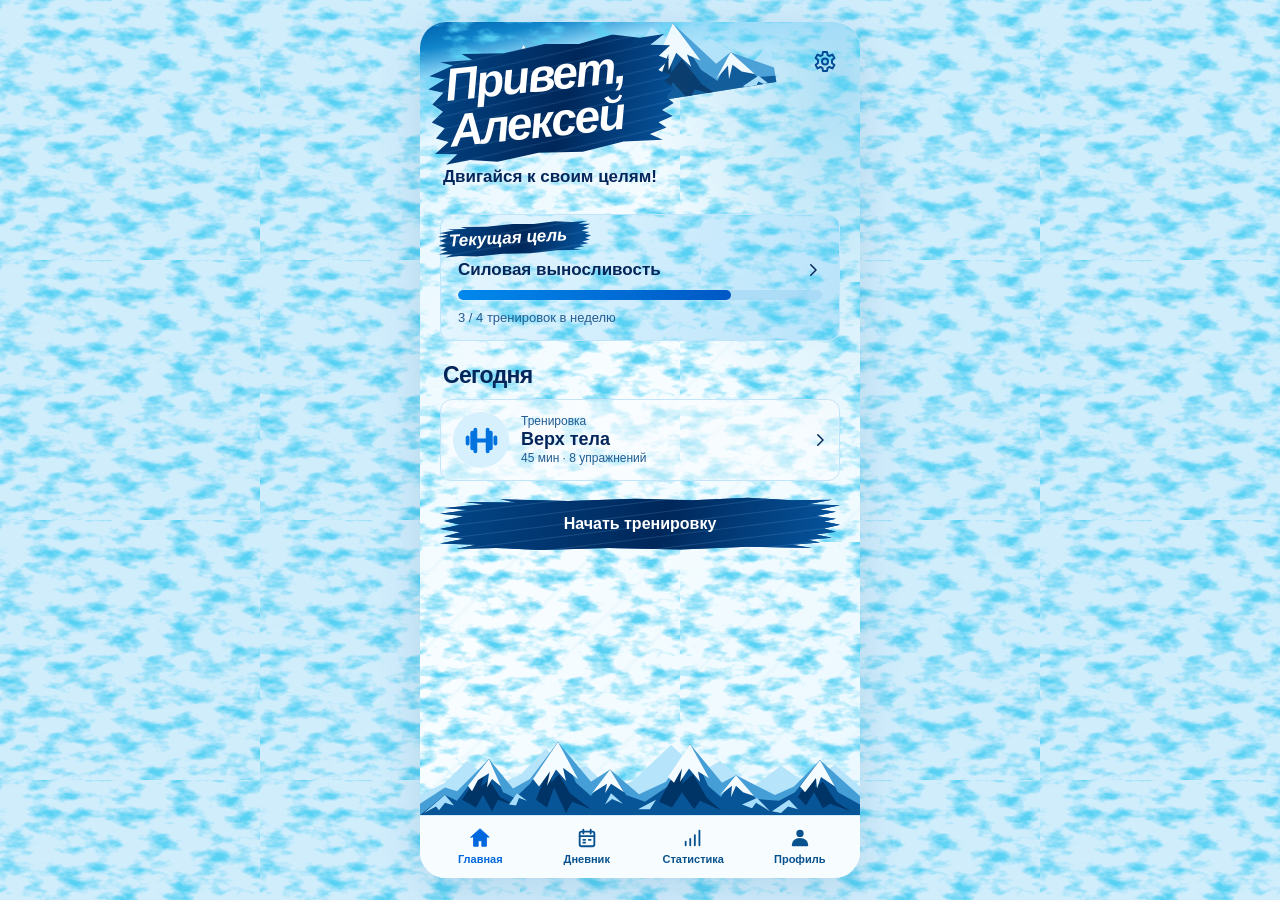
==== commit 235d976e: "Add files via upload" ====
--- a/index.html
+++ b/index.html
@@ -2,60 +2,117 @@
 <html lang="ru">
 <head>
   <meta charset="utf-8">
-  <meta name="viewport" content="width=device-width,initial-scale=1,viewport-fit=cover">
-  <meta name="theme-color" content="#dff3ff">
-  <meta name="apple-mobile-web-app-capable" content="yes">
-  <link rel="manifest" href="./manifest.webmanifest">
-  <title>Дневник тренировок · ОФП</title>
+  <meta name="viewport"
+        content="width=device-width, initial-scale=1, viewport-fit=cover">
+  <meta name="theme-color" content="#0875bf">
+  <title>Дневник тренировок — визуальный прототип</title>
   <style>
     :root {
       color-scheme: light;
-      --ink: #082d56;
-      --muted: #396285;
-      --blue: #075bb0;
-      --line: #b9dcef;
-      --card: #f8fcfff2;
-      --brush: polygon(0 15%, 10% 9%, 5% 5%, 38% 3%, 71% 1%,
-        97% 6%, 94% 14%, 100% 20%, 96% 34%, 100% 44%, 97% 57%,
-        100% 70%, 94% 77%, 98% 85%, 88% 92%, 90% 97%, 61% 95%,
-        38% 100%, 15% 96%, 3% 98%, 7% 87%, 0 81%, 4% 69%,
-        1% 57%, 5% 45%, 0 34%, 6% 23%);
+      --ink: #05265a;
+      --blue: #005cc7;
+      --muted: #235c91;
+      --line: #c1e4f8;
+      --ice: #f2fbff;
+      --top: env(safe-area-inset-top, 0px);
+      --bottom: env(safe-area-inset-bottom, 0px);
+      --grain: url("data:image/svg+xml,%3Csvg xmlns='http://www.w3.org/2000/svg' width='260' height='260'%3E%3Cfilter id='n'%3E%3CfeTurbulence type='fractalNoise' baseFrequency='.035 .070' numOctaves='4' seed='11' stitchTiles='stitch'/%3E%3CfeColorMatrix type='matrix' values='0 0 0 0 .10 0 0 0 0 .64 0 0 0 0 .90 0 0 0 3 -1.38'/%3E%3C/filter%3E%3Crect width='100%25' height='100%25' filter='url(%23n)'/%3E%3C/svg%3E");
+      --brush: polygon(
+        1% 20%, 11% 13%, 6% 9%, 19% 10%, 15% 4%, 32% 7%,
+        49% 3%, 63% 6%, 77% 1%, 88% 6%, 98% 5%, 92% 13%,
+        100% 15%, 95% 23%, 99% 27%, 94% 35%, 99% 40%,
+        96% 45%, 100% 51%, 96% 58%, 99% 64%, 94% 69%,
+        98% 75%, 92% 79%, 95% 84%, 88% 88%, 93% 94%,
+        77% 92%, 60% 97%, 42% 94%, 25% 98%, 14% 94%,
+        4% 96%, 9% 88%, 0% 86%, 6% 77%, 1% 73%,
+        5% 65%, 0% 59%, 5% 51%, 1% 44%, 6% 35%, 0% 31%, 7% 24%
+      );
     }
 
     *, *::before, *::after { box-sizing: border-box; }
+    [hidden] { display: none !important; }
     body {
       margin: 0;
+      background: #d0edfc var(--grain);
+      color: var(--ink);
+      font: 15px/1.3 -apple-system, BlinkMacSystemFont, "Segoe UI", sans-serif;
+      -webkit-tap-highlight-color: transparent;
+    }
+    button { font: inherit; color: inherit; cursor: pointer; }
+    button:focus-visible { outline: 2px solid var(--blue); outline-offset: 3px; }
+    h1, h2, p { margin: 0; }
+    .icon {
+      display: inline-block;
+      width: 24px;
+      height: 24px;
+      fill: none;
+      stroke: currentColor;
+      stroke-width: 2;
+      stroke-linecap: round;
+      stroke-linejoin: round;
+      flex: none;
+    }
+
+    .phone {
+      position: relative;
+      isolation: isolate;
+      display: flex;
+      flex-direction: column;
+      width: min(100%, 440px);
       min-height: 100vh;
-      color: var(--ink);
-      font: 16px/1.4 -apple-system, BlinkMacSystemFont, "Segoe UI", sans-serif;
+      min-height: 100dvh;
+      margin: auto;
+      overflow: hidden;
+      background: var(--ice);
+      box-shadow: 0 10px 44px #054d8424;
+    }
+    .phone::before {
+      content: "";
+      position: absolute;
+      z-index: -2;
+      inset: 0;
+      pointer-events: none;
       background:
-        radial-gradient(ellipse at 0 0, #76c7ff80, transparent 32rem),
-        radial-gradient(ellipse at 100% 15%, #a7e1ff, transparent 26rem),
-        repeating-linear-gradient(135deg, #fff6 0 1px, transparent 1px 23px),
-        linear-gradient(160deg, #dff3ff, #f6fcff 54%, #d4edff);
-    }
-
+        var(--grain),
+        linear-gradient(168deg, #0061ae 0%, #1186cb 3%,
+          #91d8f8 6%, #e9f9ff00 13%),
+        repeating-linear-gradient(135deg, #fff0 0 29px,
+          #b5e3f521 30px 32px, #fff0 34px 52px),
+        radial-gradient(ellipse at 96% 6%, #abdef5 0%, transparent 33%),
+        linear-gradient(121deg, #e4f6ff, #f8fdff 44%, #e9f8ff);
+    }
     main {
-      width: min(100%, 700px);
-      margin: auto;
-      padding: calc(16px + env(safe-area-inset-top))
-        max(14px, env(safe-area-inset-right))
-        calc(130px + env(safe-area-inset-bottom))
-        max(14px, env(safe-area-inset-left));
-    }
-
-    h1, h2, h3, p { margin: 0 0 10px; }
-    h1 { font-size: clamp(26px, 7vw, 39px); line-height: 1.05; }
-    h2 { font-size: 20px; }
-    h3 { font-size: 17px; }
-    .muted, small { color: var(--muted); }
+      position: relative;
+      flex: 1;
+      padding: calc(var(--top) + 18px) 20px 12px;
+    }
+    .screen { position: relative; }
+    .hero {
+      position: relative;
+      display: flex;
+      align-items: flex-start;
+      justify-content: space-between;
+      gap: 8px;
+      margin-bottom: 16px;
+    }
+    .hero-peaks {
+      position: absolute;
+      z-index: -1;
+      pointer-events: none;
+      width: 78%;
+      height: 80px;
+      top: -13px;
+      left: 5%;
+      transform: rotate(-9deg);
+      opacity: .94;
+    }
+    .home .hero { margin-bottom: 8px; }
     .brush {
       position: relative;
       isolation: isolate;
       display: inline-block;
-      padding: 10px 19px 12px;
       color: #fff;
-      font-style: italic;
+      font-weight: 800;
     }
     .brush::before {
       content: "";
@@ -64,726 +121,416 @@
       z-index: -1;
       clip-path: var(--brush);
       background:
-        repeating-linear-gradient(-5deg, transparent 0 6px, #fff1 6px 7px),
-        linear-gradient(110deg, #062e60, #0759ae 68%, #0e7dd1);
-    }
-
-    .card {
-      margin: 0 0 10px;
-      padding: 12px;
+        repeating-linear-gradient(173deg, #fff0 0 5px, #93d7ff26 6px, #fff0 7px 12px),
+        linear-gradient(110deg, #034789, #00275a 55%, #0657a1);
+    }
+    .hero h1 {
+      padding: 12px 25px 15px 17px;
+      margin-left: -10px;
+      font-size: clamp(31px, 8.5vw, 46px);
+      font-style: italic;
+      letter-spacing: -.045em;
+      line-height: .99;
+      transform: rotate(-6deg);
+    }
+    .home .hero h1 { padding-right: 48px; }
+    .icon-button {
+      display: grid;
+      place-items: center;
+      flex: none;
+      width: 44px;
+      height: 44px;
+      margin-right: -7px;
+      border: 0;
+      background: transparent;
+      color: #064b95;
+    }
+    .tagline { font-size: 17px; font-weight: 700; margin: 4px 0 26px 3px; }
+    .label-brush {
+      padding: 4px 24px 6px 11px;
+      font-size: 17px;
+      font-style: italic;
+      transform: rotate(-3deg);
+    }
+
+    .goal {
+      position: relative;
+      padding: 8px 17px 13px;
+      border: 1px solid #c0e4fa;
+      border-radius: 12px;
+      background: var(--grain), linear-gradient(110deg, #e8f7ff, #b8e3fa);
+    }
+    .goal .label-brush { margin-left: -20px; margin-bottom: 4px; }
+    .goal-title {
+      display: flex;
+      align-items: center;
+      justify-content: space-between;
+      font-size: 17px;
+      font-weight: 800;
+    }
+    .goal-title .icon, .today-card > .icon { width: 18px; height: 18px; }
+    .progress {
+      height: 10px;
+      margin: 9px 0 7px;
+      border-radius: 20px;
+      overflow: hidden;
+      background: #91cbee6e;
+    }
+    .progress span {
+      display: block;
+      width: 75%;
+      height: 100%;
+      border-radius: inherit;
+      background: linear-gradient(90deg, #0088ec, #0058c4);
+    }
+    .goal small { color: var(--muted); font-size: 13px; }
+    .today { margin-top: 20px; }
+    .today h2 { margin: 0 0 8px 3px; font-size: 23px; letter-spacing: -.03em; }
+    .today-card {
+      display: flex;
+      align-items: center;
+      gap: 12px;
+      padding: 12px 10px 12px 12px;
       border: 1px solid var(--line);
-      border-radius: 15px;
-      background: var(--card);
-      box-shadow: 0 4px 14px #0b427b0e;
-    }
-    .row { display: flex; flex-wrap: wrap; gap: 8px; align-items: center; }
-    .between { justify-content: space-between; }
-    .stack { display: grid; gap: 8px; }
-    .stack > label { min-width: 0; }
-    label { display: grid; gap: 4px; }
-    button, input, select { font: inherit; }
-    button {
-      min-height: 44px;
-      padding: 7px 11px;
-      border: 1px solid var(--line);
+      border-radius: 12px;
+      background: #fbfeff87;
+    }
+    .badge {
+      display: grid;
+      place-items: center;
+      flex: none;
+      width: 56px;
+      height: 56px;
+      border-radius: 50%;
+      background: #d7f0fd;
+      color: #0073df;
+    }
+    .badge .icon { width: 37px; height: 37px; stroke-width: 2.5; }
+    .today-text { flex: 1; }
+    .today-text strong { display: block; font-size: 18px; line-height: 1.2; }
+    .today-text small { display: block; color: var(--muted); font-size: 12px; }
+    .start {
+      width: 100%;
+      min-height: 54px;
+      margin-top: 16px;
+      padding: 8px 16px;
+      border: none;
+      background: transparent;
+      font-size: 16px;
+    }
+    .start::before { background-color: #0053a1; }
+    .hint {
+      margin: 8px 3px 0;
+      color: var(--muted);
+      font-size: 13px;
+      text-align: center;
+    }
+
+    .week {
+      display: grid;
+      grid-template-columns: repeat(7, minmax(0, 1fr));
+      gap: 1px;
+      margin: 10px -4px 13px;
+    }
+    .day {
+      display: grid;
+      justify-items: center;
+      gap: 4px;
+      min-width: 0;
+      padding: 0;
+      border: 0;
+      background: transparent;
+    }
+    .day span { font-size: 12px; color: var(--muted); }
+    .day strong {
+      display: grid;
+      place-items: center;
+      width: min(100%, 35px);
+      height: 35px;
+      border-radius: 50%;
+      font-size: 15px;
+    }
+    .day[aria-pressed="true"] strong { color: #fff; background: #005dcc; }
+    .diary .label-brush { margin: 0 0 8px -8px; }
+    .entries { display: grid; gap: 9px; }
+    .entry {
+      display: flex;
+      align-items: center;
+      justify-content: space-between;
+      min-height: 70px;
+      padding: 8px 11px 8px 12px;
+      border: 1px solid #d0e9f8;
+      border-left: 4px solid #addbf6;
       border-radius: 10px;
-      background: #e8f6ff;
-      color: var(--ink);
-      cursor: pointer;
-      font-weight: 650;
-    }
-    button:focus-visible, input:focus-visible, select:focus-visible {
-      outline: 2px solid #0875cc;
-      outline-offset: 2px;
-    }
-    button.primary { border-color: transparent; background: transparent; }
-    button.danger { color: #9e2342; background: #fff1f4; border-color: #efc8d2; }
-    .full { width: 100%; }
-    input, select {
+      background: #fbfeff75;
+    }
+    .entry.current {
+      border-left-color: #0675dc;
+      background: linear-gradient(110deg, #e4f5ff, #d4effb);
+    }
+    .entry small { display: block; color: var(--muted); font-size: 12px; }
+    .entry strong { display: block; font-size: 17px; line-height: 1.2; }
+    .entry .icon { width: 17px; height: 17px; color: #005abd; }
+    .entry.current .icon {
+      padding: 4px;
+      width: 24px;
+      height: 24px;
+      border-radius: 50%;
+      color: white;
+      background: #005dca;
+    }
+    .empty { padding: 12px; color: var(--muted); }
+
+    .ridge {
+      display: block;
       width: 100%;
-      min-width: 0;
-      min-height: 44px;
-      padding: 8px;
-      border: 1px solid var(--line);
-      border-radius: 9px;
-      background: #fff;
-      color: var(--ink);
-      font-size: 16px;
-    }
-
-    .calendar { display: grid; grid-template-columns: repeat(7, minmax(0, 1fr)); gap: 3px; }
-    .weekday { text-align: center; font-size: 12px; color: var(--muted); }
-    .day { padding: 2px; border-color: transparent; background: transparent; }
-    .day[aria-pressed="true"] { color: #fff; background: var(--blue); }
-    .day[aria-current="date"] { border-color: #1382d2; }
-    .dot { display: block; height: 5px; font-size: 13px; line-height: 4px; }
-    .entry { width: 100%; text-align: left; border-left: 4px solid #3291d8; }
-    .entry small { display: block; }
-    .fields { grid-template-columns: repeat(2, minmax(0, 1fr)); }
-    .set {
-      display: grid;
-      grid-template-columns: minmax(0, 1fr) minmax(0, 1fr) 44px;
-      align-items: end;
-      gap: 6px;
-      margin-bottom: 7px;
-    }
-    .set button { padding: 0; }
-    .timer { font-size: 30px; font-variant-numeric: tabular-nums; }
-    .summary {
-      display: grid;
-      grid-template-columns: repeat(2, minmax(0, 1fr));
-      gap: 8px;
-    }
-    .summary strong {
-      display: block;
-      font-size: clamp(18px, 5vw, 25px);
-      overflow-wrap: anywhere;
-    }
-    .chart {
-      display: grid;
-      grid-template-columns: repeat(var(--days), minmax(0, 1fr));
-      gap: 2px;
-      margin-top: 12px;
-    }
-    .chart-track {
-      height: 105px;
-      display: flex;
-      align-items: end;
-      background: repeating-linear-gradient(to top, var(--line) 0 1px, transparent 1px 26px);
-    }
-    .chart-bar {
-      width: 100%;
-      height: var(--value);
-      border-radius: 4px 4px 0 0;
-      background: linear-gradient(#1c93e8, #084d96);
-    }
-    .tick { font-size: 9px; text-align: center; min-height: 15px; }
-
-    .mountains {
-      position: fixed;
+      height: clamp(56px, 10dvh, 92px);
+      flex: none;
       pointer-events: none;
-      width: min(100%, 700px);
-      height: 78px;
-      bottom: calc(55px + env(safe-area-inset-bottom));
-      left: 50%;
-      transform: translateX(-50%);
-      z-index: -1;
-    }
+    }
+    .phone[data-screen="diary"] .ridge { height: clamp(31px, 5dvh, 47px); }
     .dock {
-      position: fixed;
+      position: sticky;
       z-index: 2;
       bottom: 0;
-      left: 50%;
-      transform: translateX(-50%);
-      width: min(100%, 700px);
       display: grid;
       grid-template-columns: repeat(4, minmax(0, 1fr));
+      flex: none;
+      padding: 4px 7px calc(4px + var(--bottom));
+      border-top: 1px solid #d5edfa;
+      background: #f7fcff;
+    }
+    .dock button {
+      display: grid;
+      place-items: center;
+      align-content: center;
       gap: 3px;
-      padding: 4px max(6px, env(safe-area-inset-right))
-        calc(4px + env(safe-area-inset-bottom))
-        max(6px, env(safe-area-inset-left));
-      border: 1px solid var(--line);
-      border-radius: 16px 16px 0 0;
-      background: #f7fcff;
-      box-shadow: 0 -4px 16px #073c7018;
-    }
-    .dock button {
-      display: grid;
-      justify-items: center;
-      align-content: center;
-      gap: 2px;
-      min-height: 47px;
-      padding: 2px;
+      min-height: 54px;
+      padding: 3px 1px;
       border: 0;
       background: transparent;
+      color: #07518e;
       font-size: 11px;
-    }
-    .dock button[aria-current="page"] { color: #064e97; background: #dcefff; }
-    .dock svg {
-      width: 21px;
-      height: 21px;
-      fill: none;
-      stroke: currentColor;
-      stroke-width: 1.8;
-      stroke-linecap: round;
-      stroke-linejoin: round;
-    }
-    #notice { color: #9e2342; }
-    #notice:empty { display: none; }
+      font-weight: 650;
+    }
+    .dock .icon { width: 22px; height: 22px; }
+    .dock [aria-current="page"] { color: #0067dc; font-weight: 800; }
+    .dock [data-tab="home"][aria-current="page"] .icon {
+      fill: currentColor;
+      stroke-width: 1;
+    }
+
+    @media (min-width: 520px) {
+      .phone {
+        margin: 22px auto;
+        min-height: calc(100dvh - 44px);
+        border-radius: 26px;
+      }
+    }
   </style>
 </head>
 <body>
-  <svg class="mountains" viewBox="0 0 700 85" preserveAspectRatio="none" aria-hidden="true">
-    <path fill="#b4e5ff" d="M0 76 65 36l35 24 77-52 81 52 61-27 37 22 66-42 82 48 67-34 40 27 45-35 44 38v28H0z"/>
-    <path fill="#3d97d4" d="M0 80l61-29 36 21 80-64 18 38 58 35 64-38 43 30 63-60 78 61 67-38 44 33 44-50 44 42v24H0z"/>
-    <path fill="#0a4f95" d="m0 85 62-20 28 14 87-71-16 37 19-12 32 31 44 17 61-26 44 24 62-66-11 42 16-14 37 26 36 14 68-35 43 34 44-61-9 35 15-11 38 34v8z"/>
-    <path fill="#f8fdff" d="m145 35 32-27 28 34-21-10-7 10-6-9-18 12zm252 4 26-26 27 23-16-4-7 8-7-9-16 13zm235 8 24-28 22 22-13-5-7 9-5-8-13 13z"/>
+  <svg width="0" height="0" aria-hidden="true" style="position:absolute">
+    <defs>
+      <symbol id="home" viewBox="0 0 24 24">
+        <path d="m2 11 10-9 10 9-3 0v10h-5v-6h-4v6H5V11z"/>
+      </symbol>
+      <symbol id="calendar" viewBox="0 0 24 24">
+        <rect x="4" y="5" width="16" height="16" rx="2"/>
+        <path d="M8 3v4m8-4v4M4 10h16m-12 4h2m4 0h2m-8 3h2"/>
+      </symbol>
+      <symbol id="chart" viewBox="0 0 24 24">
+        <path d="M4 20v-4m5 4v-7m5 7V9m5 11V4"/>
+      </symbol>
+      <symbol id="person" viewBox="0 0 24 24">
+        <circle cx="12" cy="7" r="3" fill="currentColor"/>
+        <path d="M4 20c0-4 3-7 8-7s8 3 8 7Z" fill="currentColor"/>
+      </symbol>
+      <symbol id="gear" viewBox="0 0 24 24">
+        <path d="m10 2-.6 3.1-2 .9-2.8-1.4-2 3.4L5 10v3l-2.4 2 2 3.4 2.8-1.4 2 .9L10 21h4l.6-3.1 2-.9 2.8 1.4 2-3.4-2.4-2v-3l2.4-2-2-3.4-2.8 1.4-2-.9L14 2z"/>
+        <circle cx="12" cy="11.5" r="3"/>
+      </symbol>
+      <symbol id="chevron" viewBox="0 0 24 24"><path d="m9 5 7 7-7 7"/></symbol>
+      <symbol id="check" viewBox="0 0 24 24"><path d="m5 12 4 4 10-9"/></symbol>
+      <symbol id="dumbbell" viewBox="0 0 24 24">
+        <path d="M8 12h8M3 10v4m3-7v10M8 5v14m8-14v14m2-12v10m3-7v4"/>
+      </symbol>
+
+      <symbol id="peaks" viewBox="0 0 440 95">
+        <path fill="#b5e4fb" d="M0 74 25 61 47 38 77 64 101 52 126 25 150 48 166 43 191 68 213 59 251 21 281 50 300 38 333 65 361 43 387 62 415 42 440 65v30H0Z"/>
+        <path fill="#469ed6" d="m0 83 25-17 12 4 32-34 24 31 17-10 28-39 33 42 19-13 29 26 27-13 24-40 32 41 14-8 39 21 19-9 26-28 40 38v20H0Z"/>
+        <path fill="#075496" d="m0 95 25-21 12 6 32-44 14 35 12 6 15-15 28-44 18 43 15 14 19-28 16 27 19 7 24-17 21-44 18 44 13 12 15-23 20 25 23 2 16-9 25-34 18 34 22 13v12Z"/>
+        <path fill="#003467" d="m42 79 27-43-8 29 8-7 11 18 17 10-19-7-6 12-9-17-7 13zm74 0 22-61-7 43 8-9 11 20 21 17-19-8-6 12-12-27-7 21zm123 2 31-61-8 42 11-10 14 25 14 13-21-10-6 9-12-18-10 16zm139-5 22-39-5 29 8-6 13 21 15 10-21-8-7 5-9-17-8 14z"/>
+        <path fill="#f5fcff" d="m48 64 21-28 12 29-9-8-5 9 2-15-11 7-6 12zm65-7 25-39 20 39-15-12 3 14-10-12-9 17 3-15-11 16zm59 15 18-25 14 24-13-9-6 10 2-10zm76-17 22-35 19 36-11-7 2 11-11-14-9 14 2-14-8 15zm52 19 16-21 18 22-11-4-7-7-5 12 1-12zm80-9 20-28 15 28-14-10-4 12-1-11-11 15z"/>
+        <path fill="#a6ddfa" d="m4 93 21-19 9 11-9-3-6 8-3-4zm85-9 8-12 10 8-8-3-3 8zm96 0 6-12 12 11-11-5zm33 5 18-10-6 10zm104-5 15-7 13 14-14-9-4 6zm30 7 17-12 9 10-10-3-7 7z"/>
+      </symbol>
+    </defs>
   </svg>
 
-  <main>
-    <p id="notice" role="status"></p>
-    <div id="app"></div>
-  </main>
-  <nav id="dock" class="dock" aria-label="Навигация"></nav>
-  <input id="backup-file" type="file" accept=".json,application/json" hidden>
+  <div class="phone" id="phone" data-screen="home">
+    <main>
+      <section class="screen home" id="screen-home" aria-labelledby="home-title">
+        <header class="hero">
+          <svg class="hero-peaks" viewBox="90 15 250 70" aria-hidden="true">
+            <use href="#peaks" width="440" height="95"/>
+          </svg>
+          <h1 class="brush" id="home-title">Привет,<br>Алексей</h1>
+          <button class="icon-button" type="button" aria-label="Настройки"
+                  data-preview="Настройки появятся в профиле.">
+            <svg class="icon" aria-hidden="true"><use href="#gear"/></svg>
+          </button>
+        </header>
+
+        <p class="tagline">Двигайся к своим целям!</p>
+
+        <section class="goal" aria-labelledby="goal-title">
+          <h2 class="brush label-brush" id="goal-title">Текущая цель</h2>
+          <div class="goal-title">
+            Силовая выносливость
+            <svg class="icon" aria-hidden="true"><use href="#chevron"/></svg>
+          </div>
+          <div class="progress" role="progressbar" aria-label="Тренировки за неделю"
+               aria-valuemin="0" aria-valuenow="3" aria-valuemax="4"><span></span></div>
+          <small>3 / 4 тренировок в неделю</small>
+        </section>
+
+        <section class="today" aria-labelledby="today-title">
+          <h2 id="today-title">Сегодня</h2>
+          <div class="today-card">
+            <span class="badge">
+              <svg class="icon" aria-hidden="true"><use href="#dumbbell"/></svg>
+            </span>
+            <div class="today-text">
+              <small>Тренировка</small>
+              <strong>Верх тела</strong>
+              <small>45 мин · 8 упражнений</small>
+            </div>
+            <svg class="icon" aria-hidden="true"><use href="#chevron"/></svg>
+          </div>
+          <button type="button" class="brush start"
+                  data-preview="Экран тренировки добавим после согласования дизайна.">
+            Начать тренировку
+          </button>
+        </section>
+      </section>
+
+      <section class="screen diary" id="screen-diary" aria-labelledby="diary-title" hidden>
+        <header class="hero">
+          <h1 class="brush" id="diary-title">Дневник</h1>
+          <button type="button" class="icon-button" id="reset-week" aria-label="Показать записи недели">
+            <svg class="icon" aria-hidden="true"><use href="#calendar"/></svg>
+          </button>
+        </header>
+        <div class="week" id="week" role="group" aria-label="Неделя 21–27 апреля"></div>
+        <h2 class="brush label-brush">Тренировки</h2>
+        <div class="entries" id="entries" aria-live="polite"></div>
+      </section>
+
+      <p class="hint" id="hint" role="status" hidden></p>
+    </main>
+
+    <svg class="ridge" viewBox="0 0 440 95" preserveAspectRatio="none" aria-hidden="true">
+      <use href="#peaks" width="440" height="95"/>
+    </svg>
+
+    <nav class="dock" aria-label="Основное меню">
+      <button type="button" data-tab="home" aria-current="page">
+        <svg class="icon" aria-hidden="true"><use href="#home"/></svg>Главная
+      </button>
+      <button type="button" data-tab="diary">
+        <svg class="icon" aria-hidden="true"><use href="#calendar"/></svg>Дневник
+      </button>
+      <button type="button" data-preview="Экран статистики пока не подключён.">
+        <svg class="icon" aria-hidden="true"><use href="#chart"/></svg>Статистика
+      </button>
+      <button type="button" data-preview="Экран профиля пока не подключён.">
+        <svg class="icon" aria-hidden="true"><use href="#person"/></svg>Профиль
+      </button>
+    </nav>
+  </div>
 
   <script>
-    'use strict';
-
-    const KEY = 'ofp-diary.ice.v1';
-    const app = document.querySelector('#app');
-    const dock = document.querySelector('#dock');
-    const notice = document.querySelector('#notice');
-    const fileInput = document.querySelector('#backup-file');
-    const monthLabel = new Intl.DateTimeFormat('ru-RU', { month: 'long', year: 'numeric' });
-    const dayLabel = new Intl.DateTimeFormat('ru-RU', { day: 'numeric', month: 'long' });
-    const number = new Intl.NumberFormat('ru-RU', { maximumFractionDigits: 2 });
-
-    const pad = n => String(n).padStart(2, '0');
-    const dateKey = d => `${d.getFullYear()}-${pad(d.getMonth() + 1)}-${pad(d.getDate())}`;
-    const today = () => dateKey(new Date());
-    const localDate = key => new Date(`${key}T12:00:00`);
-    const validDate = key => /^\d{4}-\d{2}-\d{2}$/.test(key) &&
-      Number.isFinite(localDate(key).getTime()) && dateKey(localDate(key)) === key;
-    const uid = () => crypto.randomUUID?.() ??
-      `${Date.now()}-${Math.random().toString(36).slice(2)}`;
-    const text = value => typeof value === 'string' || typeof value === 'number'
-      ? String(value) : '';
-    const esc = value => String(value).replace(/[&<>"']/g, c => ({
-      '&': '&amp;', '<': '&lt;', '>': '&gt;', '"': '&quot;', "'": '&#39;'
-    }[c]));
-    const button = (label, action, attrs = '') =>
-      `<button type="button" data-action="${action}" ${attrs}>${label}</button>`;
-    const heading = label => `<h1 class="brush">${esc(label)}</h1>`;
-    const primary = (label, action) =>
-      button(label, action, 'class="brush primary full"');
-
-    let workouts = [];
-    let screen = 'diary';
-    let activeId = null;
-    let selectedDay = today();
-    let diaryMonth = selectedDay.slice(0, 7);
-    let statsMonth = diaryMonth;
-    let timerStart = null;
-    let timerElapsed = 0;
-
-    function normalizeBackup(raw) {
-      const source = Array.isArray(raw) ? raw : raw?.workouts;
-      if (!Array.isArray(source)) throw new Error('В файле не найден список тренировок.');
-
-      return source.map((w, i) => {
-        if (!w || !validDate(text(w.date)) || !Array.isArray(w.items)) {
-          throw new Error(`Тренировка №${i + 1}: нужна корректная дата и список упражнений.`);
-        }
-        return {
-          id: uid(),
-          title: text(w.title || w.name).trim() || 'Тренировка',
-          date: w.date,
-          status: w.status === 'done' ? 'done' : 'plan',
-          items: w.items.map((e, j) => {
-            if (!e || !Array.isArray(e.sets)) {
-              throw new Error(`Тренировка №${i + 1}, упражнение №${j + 1}: не найдены подходы.`);
-            }
-            const round = Number(e.round ?? e.circle);
-            return {
-              name: text(e.name || e.title).trim() || 'Упражнение',
-              type: e.type === 'time' ? 'time' : 'reps',
-              round: Number.isSafeInteger(round) && round > 0 ? round : 1,
-              weight: text(e.weight),
-              sets: e.sets.map(s => {
-                if (s == null || typeof s !== 'object') {
-                  return { result: text(s), weight: text(e.weight) };
-                }
-                return { result: text(s.result), weight: text(s.weight ?? e.weight) };
-              })
-            };
-          })
-        };
+    const phone = document.querySelector('#phone');
+    const week = document.querySelector('#week');
+    const entries = document.querySelector('#entries');
+    const hint = document.querySelector('#hint');
+    const tabs = document.querySelectorAll('[data-tab]');
+    const workouts = [
+      { day: 24, date: 'Сегодня, 24 апреля', name: 'Верх тела', minutes: 45, exercises: 8 },
+      { day: 23, date: 'Вчера, 23 апреля', name: 'Ноги', minutes: 50, exercises: 7 },
+      { day: 21, date: '21 апреля', name: 'Спина', minutes: 55, exercises: 8 },
+      { day: 19, date: '19 апреля', name: 'Грудь', minutes: 45, exercises: 6 }
+    ];
+
+    let selectedDay = 24;
+    let showAll = true;
+
+    for (const [i, label] of ['Пн', 'Вт', 'Ср', 'Чт', 'Пт', 'Сб', 'Вс'].entries()) {
+      const day = i + 21;
+      const button = document.createElement('button');
+      button.type = 'button';
+      button.className = 'day';
+      button.dataset.day = day;
+      button.setAttribute('aria-label', `${label}, ${day} апреля`);
+      button.innerHTML = `<span>${label}</span><strong>${day}</strong>`;
+      week.append(button);
+    }
+
+    function renderDiary() {
+      for (const button of week.children) {
+        button.setAttribute('aria-pressed', Number(button.dataset.day) === selectedDay);
+      }
+      const visible = showAll ? workouts : workouts.filter(w => w.day === selectedDay);
+      entries.innerHTML = visible.map(w => `
+        <article class="entry ${w.day === 24 ? 'current' : ''}">
+          <div>
+            <small>${w.date}</small>
+            <strong>${w.name}</strong>
+            <small>${w.minutes} мин · ${w.exercises} упражнений</small>
+          </div>
+          <svg class="icon" aria-hidden="true">
+            <use href="#${w.day === 24 ? 'check' : 'chevron'}"/>
+          </svg>
+        </article>
+      `).join('') || '<p class="empty">На этот день тренировок нет.</p>';
+    }
+
+    week.addEventListener('click', event => {
+      const button = event.target.closest('[data-day]');
+      if (!button) return;
+      selectedDay = Number(button.dataset.day);
+      showAll = false;
+      renderDiary();
+    });
+
+    document.querySelector('#reset-week').addEventListener('click', () => {
+      selectedDay = 24;
+      showAll = true;
+      renderDiary();
+    });
+
+    for (const tab of tabs) {
+      tab.addEventListener('click', () => {
+        const name = tab.dataset.tab;
+        phone.dataset.screen = name;
+        document.querySelector('#screen-home').hidden = name !== 'home';
+        document.querySelector('#screen-diary').hidden = name !== 'diary';
+        for (const item of tabs) item.removeAttribute('aria-current');
+        tab.setAttribute('aria-current', 'page');
+        hint.hidden = true;
+        window.scrollTo(0, 0);
       });
     }
 
-    try {
-      const stored = localStorage.getItem(KEY);
-      if (stored !== null) workouts = normalizeBackup(JSON.parse(stored));
-    } catch {
-      notice.textContent = 'Не удалось прочитать записи в браузере. Можно восстановить их из резервной копии.';
-    }
-
-    function save(next = workouts) {
-      try {
-        localStorage.setItem(KEY, JSON.stringify({ version: 1, workouts: next }));
-        notice.textContent = '';
-        return true;
-      } catch {
-        notice.textContent = 'Не удалось сохранить на устройстве. Не закрывай дневник: скачай копию на вкладке «Копии».';
-        return false;
-      }
-    }
-
-    function monthInfo(key) {
-      const [y, m] = key.split('-').map(Number);
-      return {
-        first: new Date(y, m - 1, 1),
-        days: new Date(y, m, 0).getDate()
-      };
-    }
-
-    function shiftMonth(key, delta) {
-      const { first } = monthInfo(key);
-      first.setMonth(first.getMonth() + delta);
-      return dateKey(first).slice(0, 7);
-    }
-
-    function monthHeader(key, prefix) {
-      return `<div class="row between">
-        ${button('‹', `${prefix}-prev`, 'aria-label="Предыдущий месяц"')}
-        <strong aria-live="polite">${esc(monthLabel.format(monthInfo(key).first))}</strong>
-        ${button('›', `${prefix}-next`, 'aria-label="Следующий месяц"')}
-      </div>`;
-    }
-
-    function renderDiary() {
-      const { first, days } = monthInfo(diaryMonth);
-      const offset = (first.getDay() + 6) % 7;
-      const marked = new Set(workouts.map(w => w.date));
-      let calendar = ['Пн', 'Вт', 'Ср', 'Чт', 'Пт', 'Сб', 'Вс']
-        .map(d => `<div class="weekday">${d}</div>`).join('');
-      calendar += '<span aria-hidden="true"></span>'.repeat(offset);
-
-      for (let i = 1; i <= days; i++) {
-        const key = `${diaryMonth}-${pad(i)}`;
-        const mark = marked.has(key);
-        const label = `${dayLabel.format(localDate(key))}${mark ? ', есть записи' : ''}`;
-        calendar += button(`${i}<span class="dot" aria-hidden="true">${mark ? '•' : ''}</span>`,
-          'day', `class="day" data-key="${key}" aria-label="${esc(label)}"
-          aria-pressed="${key === selectedDay}" ${key === today() ? 'aria-current="date"' : ''}`);
-      }
-
-      const list = workouts.filter(w => w.date === selectedDay).map(w =>
-        button(`<strong>${esc(w.title)}</strong><small>${w.status === 'done'
-          ? 'Завершена' : 'План'} · Упражнений: ${w.items.length}</small>`,
-          'open', `class="entry" data-id="${esc(w.id)}"`)).join('');
-
-      return `${heading('Дневник')}
-        <p class="muted">Календарь тренировок</p>
-        <section class="card" aria-label="Календарь">
-          ${monthHeader(diaryMonth, 'diary')}
-          <div class="calendar">${calendar}</div>
-        </section>
-        <h2 class="brush">${esc(dayLabel.format(localDate(selectedDay)))}</h2>
-        <div class="stack">${list || '<p class="muted">На этот день пока нет записей.</p>'}
-          ${primary('Создать план на этот день', 'new')}
-        </div>`;
-    }
-
-    function elapsed() {
-      return timerElapsed + (timerStart === null ? 0 : Date.now() - timerStart);
-    }
-
-    function clock(ms) {
-      const total = Math.max(0, Math.floor(ms / 1000));
-      return `${pad(Math.floor(total / 60))}:${pad(total % 60)}`;
-    }
-
-    function exerciseCard(e, i) {
-      const isTime = e.type === 'time';
-      const sets = e.sets.map((s, j) => `<div class="set">
-        <label>
-          <small>Подход ${j + 1} · ${isTime ? 'время' : 'повторы'}</small>
-          <input data-field="result" data-i="${i}" data-j="${j}"
-            inputmode="${isTime ? 'text' : 'numeric'}"
-            placeholder="${isTime ? 'сек или 1:30' : '10'}" value="${esc(s.result)}">
-        </label>
-        ${isTime
-          ? `<div>${button('Секундомер', 'timer-fill', `data-i="${i}" data-j="${j}"`)}</div>`
-          : `<label><small>Вес, кг</small><input data-field="set-weight" data-i="${i}"
-              data-j="${j}" inputmode="decimal" placeholder="0" value="${esc(s.weight)}"></label>`}
-        ${button('×', 'set-delete', `data-i="${i}" data-j="${j}" aria-label="Удалить подход ${j + 1}"`)}
-      </div>`).join('');
-
-      return `<section class="card">
-        <div class="row between"><h3>Упражнение ${i + 1}</h3>
-          ${button('Удалить', 'item-delete', `class="danger" data-i="${i}"`)}
-        </div>
-        <div class="stack">
-          <label>Название<input data-field="name" data-i="${i}" value="${esc(e.name)}"
-            placeholder="Например, приседания"></label>
-          <div class="stack fields">
-            <label>Тип<select data-field="type" data-i="${i}">
-              <option value="reps" ${!isTime ? 'selected' : ''}>Повторы</option>
-              <option value="time" ${isTime ? 'selected' : ''}>Время</option>
-            </select></label>
-            <label>Круг<input data-field="round" data-i="${i}" type="number"
-              inputmode="numeric" min="1" step="1" value="${e.round}"></label>
-          </div>
-        </div>
-        <div style="margin-top:8px">${sets}</div>
-        ${button('+ Подход', 'set-add', `data-i="${i}"`)}
-      </section>`;
-    }
-
-    function renderWorkout(w) {
-      const items = w.items.map((e, i) => ({ e, i }))
-        .sort((a, b) => a.e.round - b.e.round || a.i - b.i);
-      let round = null;
-      const cards = items.map(({ e, i }) => {
-        const title = e.round === round ? '' : `<h2 class="brush">Круг ${e.round}</h2>`;
-        round = e.round;
-        return title + exerciseCard(e, i);
-      }).join('');
-
-      return `${heading(w.status === 'done' ? 'Тренировка завершена' : 'План тренировки')}
-        <div class="card stack">
-          <label>Название<input data-field="title" value="${esc(w.title)}" placeholder="Верх тела"></label>
-          <label>Дата<input data-field="date" type="date" value="${esc(w.date)}"></label>
-          <small>Правки сохраняются автоматически. Номер круга меняет группировку упражнений.</small>
-        </div>
-        <section class="card" aria-label="Секундомер">
-          <div class="row between"><h2>Секундомер</h2><strong class="timer" id="timer">${clock(elapsed())}</strong></div>
-          <div class="row">
-            ${button(timerStart === null ? 'Старт' : 'Пауза', 'timer-toggle', 'id="timer-toggle"')}
-            ${button('Сброс', 'timer-reset')}
-          </div>
-        </section>
-        ${cards || '<p class="muted">Добавь первое упражнение.</p>'}
-        <div class="stack">
-          ${button('+ Упражнение', 'item-add')}
-          ${w.items.length ? button('+ Круг с теми же упражнениями', 'round-add') : ''}
-          ${primary(w.status === 'done' ? 'Вернуть в планы' : 'Завершить тренировку', 'finish')}
-          ${button('Удалить тренировку', 'delete', 'class="danger"')}
-        </div>`;
-    }
-
-    function parseWeight(s) {
-      const value = text(s).trim().replace(',', '.');
-      const n = /^\d+(?:\.\d+)?$/.test(value) ? Number(value) : 0;
-      return Number.isFinite(n) ? n : 0;
-    }
-
-    function parseSeconds(s) {
-      const value = text(s).trim();
-      if (/^\d+$/.test(value)) {
-        const n = Number(value);
-        return Number.isSafeInteger(n) ? n : 0;
-      }
-      const m = /^(\d+):([0-5]\d)$/.exec(value);
-      const n = m ? Number(m[1]) * 60 + Number(m[2]) : 0;
-      return Number.isSafeInteger(n) ? n : 0;
-    }
-
-    function renderStats() {
-      const { days, first } = monthInfo(statsMonth);
-      const completed = workouts.filter(w => w.status === 'done' && w.date.slice(0, 7) === statsMonth);
-      const counts = Array(days).fill(0);
-      let reps = 0, volume = 0, seconds = 0;
-
-      for (const w of completed) {
-        counts[Number(w.date.slice(-2)) - 1]++;
-        for (const e of w.items) {
-          for (const s of e.sets) {
-            if (e.type === 'time') {
-              seconds += parseSeconds(s.result);
-            } else {
-              const value = text(s.result).trim();
-              if (!/^\d+$/.test(value)) continue;
-              const n = Number(value);
-              if (!Number.isSafeInteger(n)) continue;
-              reps += n;
-              const load = n * parseWeight(s.weight);
-              if (Number.isFinite(load)) volume += load;
-            }
-          }
-        }
-      }
-
-      const max = Math.max(1, ...counts);
-      const bars = counts.map((count, i) => {
-        const day = i + 1;
-        const label = `${dayLabel.format(new Date(first.getFullYear(), first.getMonth(), day))}: ${count}`;
-        const tick = day === 1 || day === days || (day % 5 === 0 && day < days - 2);
-        return `<div role="img" aria-label="${esc(label)}" title="${esc(label)}">
-          <div class="chart-track" aria-hidden="true">
-            <div class="chart-bar" style="--value:${count / max * 100}%"></div>
-          </div>
-          <div class="tick" aria-hidden="true">${tick ? day : ''}</div>
-        </div>`;
-      }).join('');
-      const metric = (label, value) =>
-        `<div class="card"><small>${label}</small><strong>${value}</strong></div>`;
-
-      return `${heading('Статистика')}
-        <section class="card" aria-label="Завершённые тренировки по дням">
-          ${monthHeader(statsMonth, 'stats')}
-          <div class="chart" style="--days:${days}">${bars}</div>
-          ${completed.length ? '' : '<p class="muted">В этом месяце нет завершённых тренировок.</p>'}
-        </section>
-        <div class="summary">
-          ${metric('Тренировки', number.format(completed.length))}
-          ${metric('Повторы', number.format(reps))}
-          ${metric('Объём с весом', `${number.format(volume)} кг`)}
-          ${metric('Время упражнений', `${number.format(Math.floor(seconds / 60))} мин ${seconds % 60} с`)}
-        </div>
-        <p class="muted">Объём — сумма «вес × повторы» по подходам. Время — сумма записанных результатов, без отдыха.</p>`;
-    }
-
-    function renderBackups() {
-      return `${heading('Резервные копии')}
-        <section class="card stack">
-          <p>Записи хранятся на этом устройстве и не синхронизируются через GitHub.</p>
-          ${button('Скачать копию', 'export')}
-          ${button('Восстановить из файла', 'import')}
-          <small>Восстановление заменит текущие записи. JSON с тренировками не загружай в публичный репозиторий.</small>
-        </section>`;
-    }
-
-    function renderDock() {
-      const tabs = [
-        ['Дневник', 'diary', '<rect x="4" y="5" width="16" height="15" rx="2"/><path d="M8 3v4m8-4v4M4 10h16"/>'],
-        ['Новый план', 'new', '<circle cx="12" cy="12" r="9"/><path d="M12 8v8m-4-4h8"/>'],
-        ['Статистика', 'stats', '<path d="M4 20h16M7 16v-4m5 4V8m5 8V4"/>'],
-        ['Копии', 'backups', '<path d="M4 5h16v4H4zM6 9v10h12V9m-8 4h4"/>']
-      ];
-      dock.innerHTML = tabs.map(([label, action, path]) =>
-        button(`<svg viewBox="0 0 24 24" aria-hidden="true">${path}</svg><span>${label}</span>`,
-          action, screen === action ? 'aria-current="page"' : '')).join('');
-    }
-
-    const activeWorkout = () => workouts.find(w => w.id === activeId);
-
-    function render() {
-      const w = activeWorkout();
-      if (screen === 'workout' && !w) screen = 'diary';
-      app.innerHTML = screen === 'workout' ? renderWorkout(w)
-        : screen === 'stats' ? renderStats()
-        : screen === 'backups' ? renderBackups()
-        : renderDiary();
-      renderDock();
-    }
-
-    function go(target, id = null) {
-      if (target !== 'workout' || id !== activeId) {
-        timerStart = null;
-        timerElapsed = 0;
-      }
-      screen = target;
-      activeId = id;
-      render();
-      window.scrollTo(0, 0);
-    }
-
-    function updateTimer() {
-      const el = document.querySelector('#timer');
-      if (el) el.textContent = clock(elapsed());
-      const toggle = document.querySelector('#timer-toggle');
-      if (toggle) toggle.textContent = timerStart === null ? 'Старт' : 'Пауза';
-    }
-
-    setInterval(updateTimer, 250);
-
-    function editField(event) {
-      const el = event.target;
-      const field = el.dataset.field;
-      const w = activeWorkout();
-      if (!field || !w) return;
-      const e = w.items[Number(el.dataset.i)];
-      const s = e?.sets[Number(el.dataset.j)];
-
-      if (field === 'type' || field === 'round' || field === 'date') {
-        if (event.type !== 'change') return;
-        if (field === 'date') {
-          if (validDate(el.value)) w.date = el.value;
-          else el.value = w.date;
-        } else if (e && field === 'type') {
-          e.type = el.value === 'time' ? 'time' : 'reps';
-          save();
-          render();
-          return;
-        } else if (e) {
-          const round = Number(el.value);
-          if (Number.isSafeInteger(round) && round >= 1) e.round = round;
-          save();
-          render();
-          return;
-        }
-      } else {
-        if (event.type !== 'input') return;
-        if (field === 'title') w.title = el.value;
-        if (field === 'name' && e) e.name = el.value;
-        if (field === 'result' && s) s.result = el.value;
-        if (field === 'set-weight' && s) s.weight = el.value;
-      }
-      save();
-    }
-
-    app.addEventListener('input', editField);
-    app.addEventListener('change', editField);
-
-    function newWorkout() {
-      const w = { id: uid(), title: '', date: selectedDay, status: 'plan', items: [] };
-      workouts.push(w);
-      save();
-      go('workout', w.id);
-    }
-
-    function downloadBackup() {
-      const blob = new Blob([JSON.stringify({ version: 1, workouts }, null, 2)],
-        { type: 'application/json' });
-      const url = URL.createObjectURL(blob);
-      const link = document.createElement('a');
-      link.href = url;
-      link.download = `ofp-${today()}.json`;
-      document.body.append(link);
-      link.click();
-      link.remove();
-      setTimeout(() => URL.revokeObjectURL(url), 60_000);
-    }
-
-    fileInput.addEventListener('change', async () => {
-      const file = fileInput.files?.[0];
-      fileInput.value = '';
-      if (!file) return;
-      try {
-        const restored = normalizeBackup(JSON.parse(await file.text()));
-        if (!confirm(`Восстановить тренировок: ${restored.length}? Текущие записи будут заменены.`)) return;
-        if (!save(restored)) return;
-        workouts = restored;
-
-        if (workouts.length) {
-          selectedDay = workouts.map(w => w.date).sort().at(-1);
-          diaryMonth = selectedDay.slice(0, 7);
-          statsMonth = diaryMonth;
-        }
-        go('diary');
-      } catch (error) {
-        notice.textContent = `Копия не восстановлена: ${error.message}`;
-      }
-    });
-
-    document.addEventListener('click', event => {
-      const control = event.target.closest('button[data-action]');
-      if (!control) return;
-      const { action, id, key, i, j } = control.dataset;
-      const w = activeWorkout();
-      const e = w?.items[Number(i)];
-      const s = e?.sets[Number(j)];
-
-      switch (action) {
-        case 'diary':
-          if (w) {
-            selectedDay = w.date;
-            diaryMonth = w.date.slice(0, 7);
-          }
-          return go('diary');
-        case 'stats': return go('stats');
-        case 'backups': return go('backups');
-        case 'new': return newWorkout();
-        case 'open': return go('workout', id);
-        case 'export': return downloadBackup();
-        case 'import': return fileInput.click();
-
-        case 'day':
-          selectedDay = key;
-          render();
-          app.querySelector(`[data-key="${key}"]`)?.focus({ preventScroll: true });
-          return;
-        case 'diary-prev':
-        case 'diary-next':
-          diaryMonth = shiftMonth(diaryMonth, action.endsWith('prev') ? -1 : 1);
-          selectedDay = diaryMonth === today().slice(0, 7) ? today() : `${diaryMonth}-01`;
-          break;
-        case 'stats-prev':
-        case 'stats-next':
-          statsMonth = shiftMonth(statsMonth, action.endsWith('prev') ? -1 : 1);
-          break;
-
-        case 'timer-toggle':
-          if (timerStart === null) timerStart = Date.now();
-          else {
-            timerElapsed = elapsed();
-            timerStart = null;
-          }
-          return updateTimer();
-        case 'timer-reset':
-          timerStart = null;
-          timerElapsed = 0;
-          return updateTimer();
-        case 'timer-fill':
-          if (!s || e.type !== 'time') return;
-          s.result = String(Math.max(0, Math.floor(elapsed() / 1000)));
-          save();
-          break;
-
-        case 'item-add':
-          if (!w) return;
-          w.items.push({ name: '', type: 'reps',
-            round: Math.max(1, ...w.items.map(item => item.round)),
-            sets: [{ result: '', weight: '' }] });
-          save();
-          render();
-          app.querySelector(`[data-field="name"][data-i="${w.items.length - 1}"]`)?.focus();
-          return;
-        case 'item-delete':
-          if (!e || !confirm('Удалить упражнение вместе с подходами?')) return;
-          w.items.splice(Number(i), 1);
-          save();
-          break;
-        case 'set-add':
-          if (!e) return;
-          e.sets.push({ result: '', weight: e.sets.at(-1)?.weight ?? '' });
-          save();
-          break;
-        case 'set-delete':
-          if (!s) return;
-          e.sets.splice(Number(j), 1);
-          save();
-          break;
-        case 'round-add': {
-          if (!w?.items.length) return;
-          const last = Math.max(...w.items.map(item => item.round));
-          const next = w.items.filter(item => item.round === last).map(item => ({
-            ...item, round: last + 1,
-            sets: item.sets.map(set => ({ weight: set.weight, result: '' }))
-          }));
-          w.items.push(...next);
-          save();
-          break;
-        }
-        case 'finish':
-          if (!w) return;
-          if (w.status !== 'done' && !w.items.length) {
-            notice.textContent = 'Добавь хотя бы одно упражнение.';
-            return;
-          }
-          w.title = w.title.trim() || 'Тренировка';
-          for (const item of w.items) item.name = item.name.trim() || 'Упражнение';
-          w.status = w.status === 'done' ? 'plan' : 'done';
-          save();
-          selectedDay = w.date;
-          diaryMonth = w.date.slice(0, 7);
-          statsMonth = diaryMonth;
-          return go('diary');
-        case 'delete':
-          if (!w || !confirm('Удалить тренировку без возможности отмены?')) return;
-          workouts = workouts.filter(item => item.id !== w.id);
-          save();
-          return go('diary');
-        default: return;
-      }
-      render();
-      if (action.endsWith('-prev') || action.endsWith('-next')) {
-        app.querySelector(`[data-action="${action}"]`)?.focus({ preventScroll: true });
-      }
-    });
-
-    render();
-
-    if ('serviceWorker' in navigator && window.isSecureContext) {
-      window.addEventListener('load', () => {
-        navigator.serviceWorker.register('./sw.js').catch(error => {
-          console.warn('Не удалось включить офлайн-режим:', error);
-        });
+    for (const button of document.querySelectorAll('[data-preview]')) {
+      button.addEventListener('click', () => {
+        hint.textContent = button.dataset.preview;
+        hint.hidden = false;
+        hint.scrollIntoView({ block: 'nearest' });
       });
     }
+
+    renderDiary();
   </script>
 </body>
 </html>
